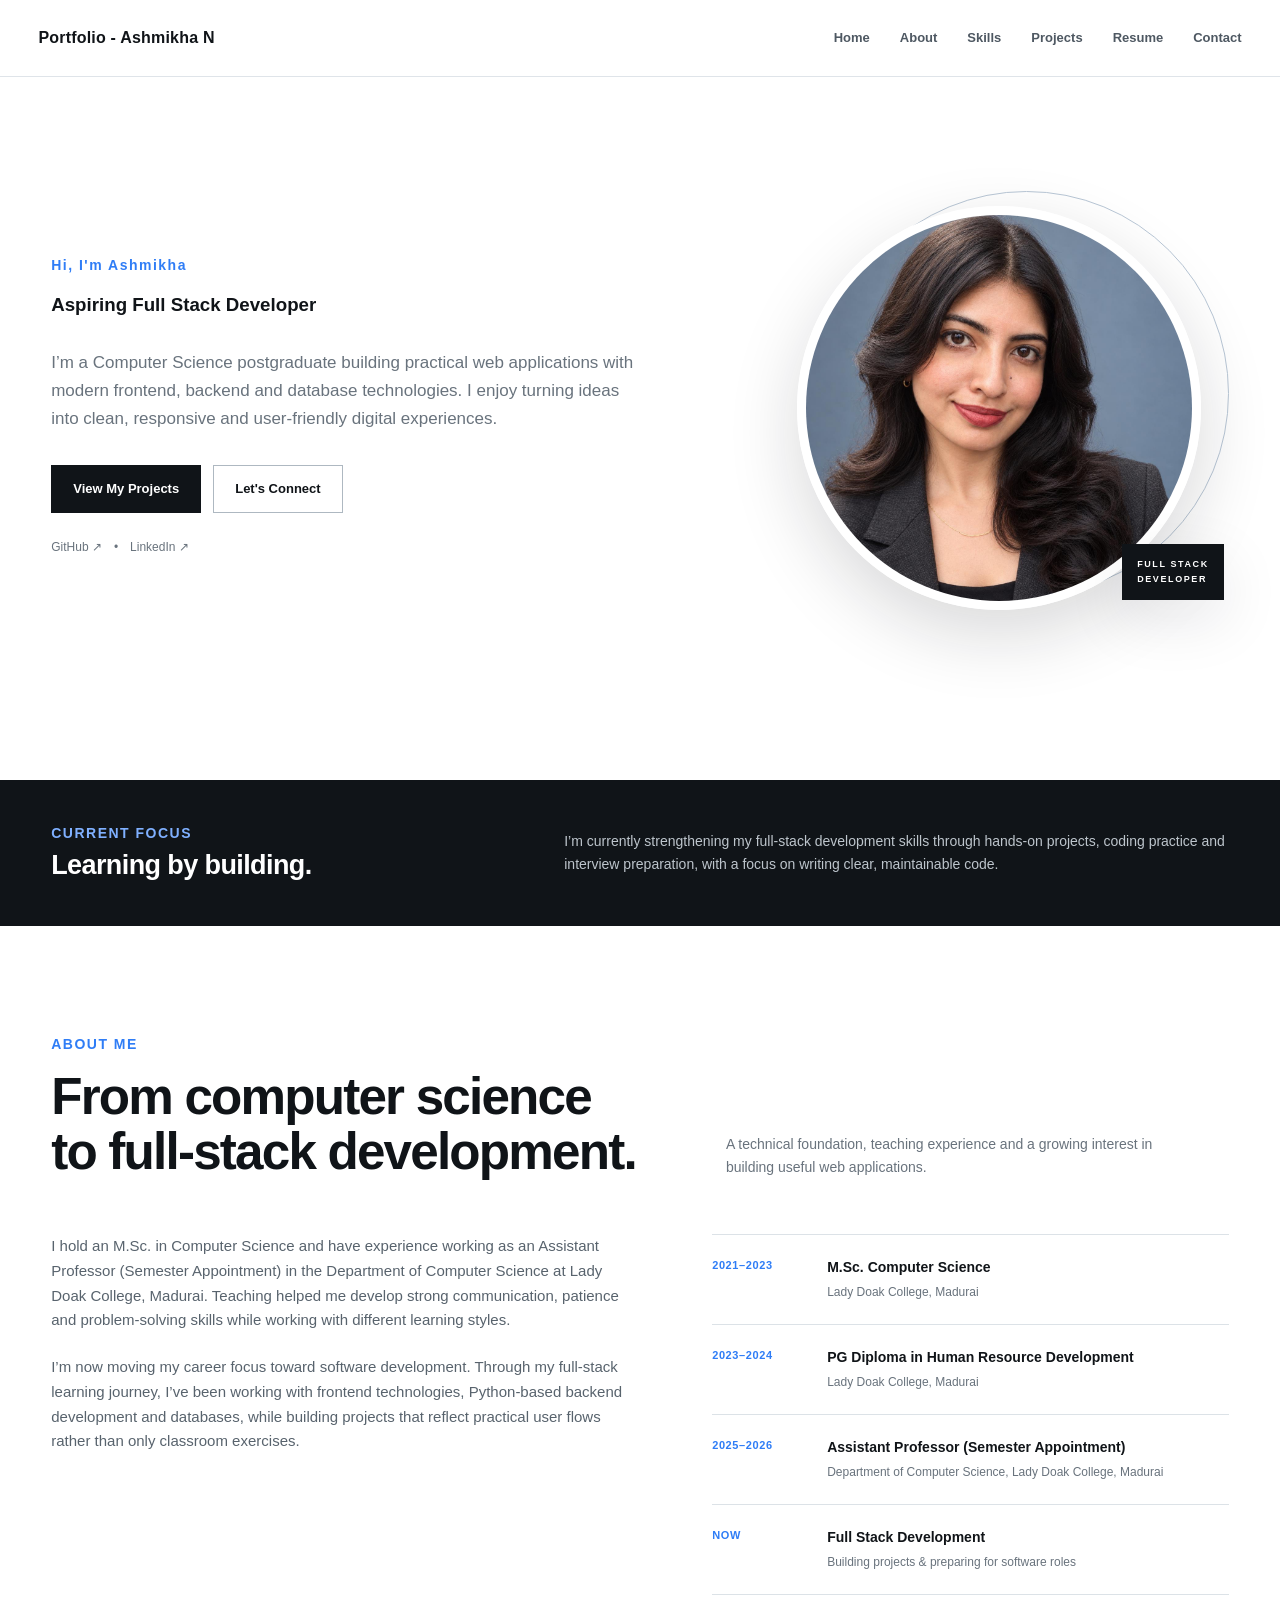
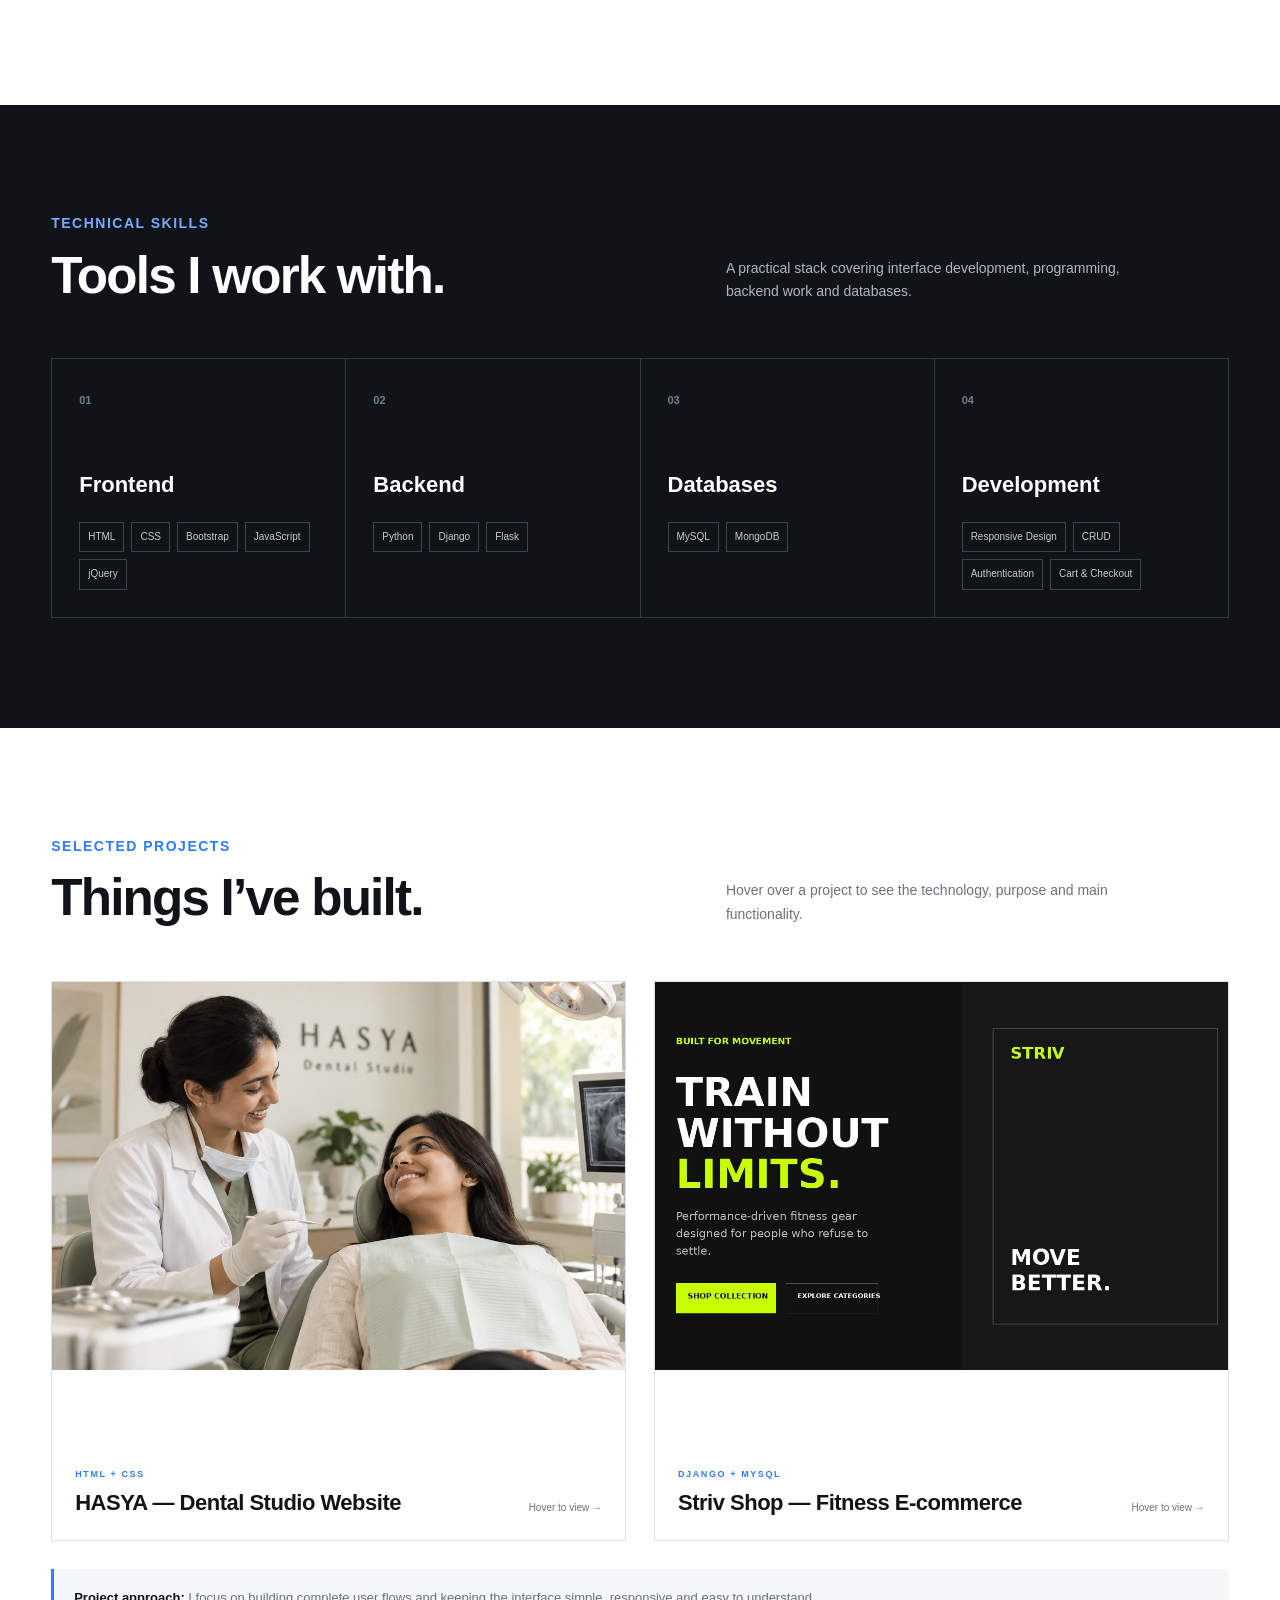
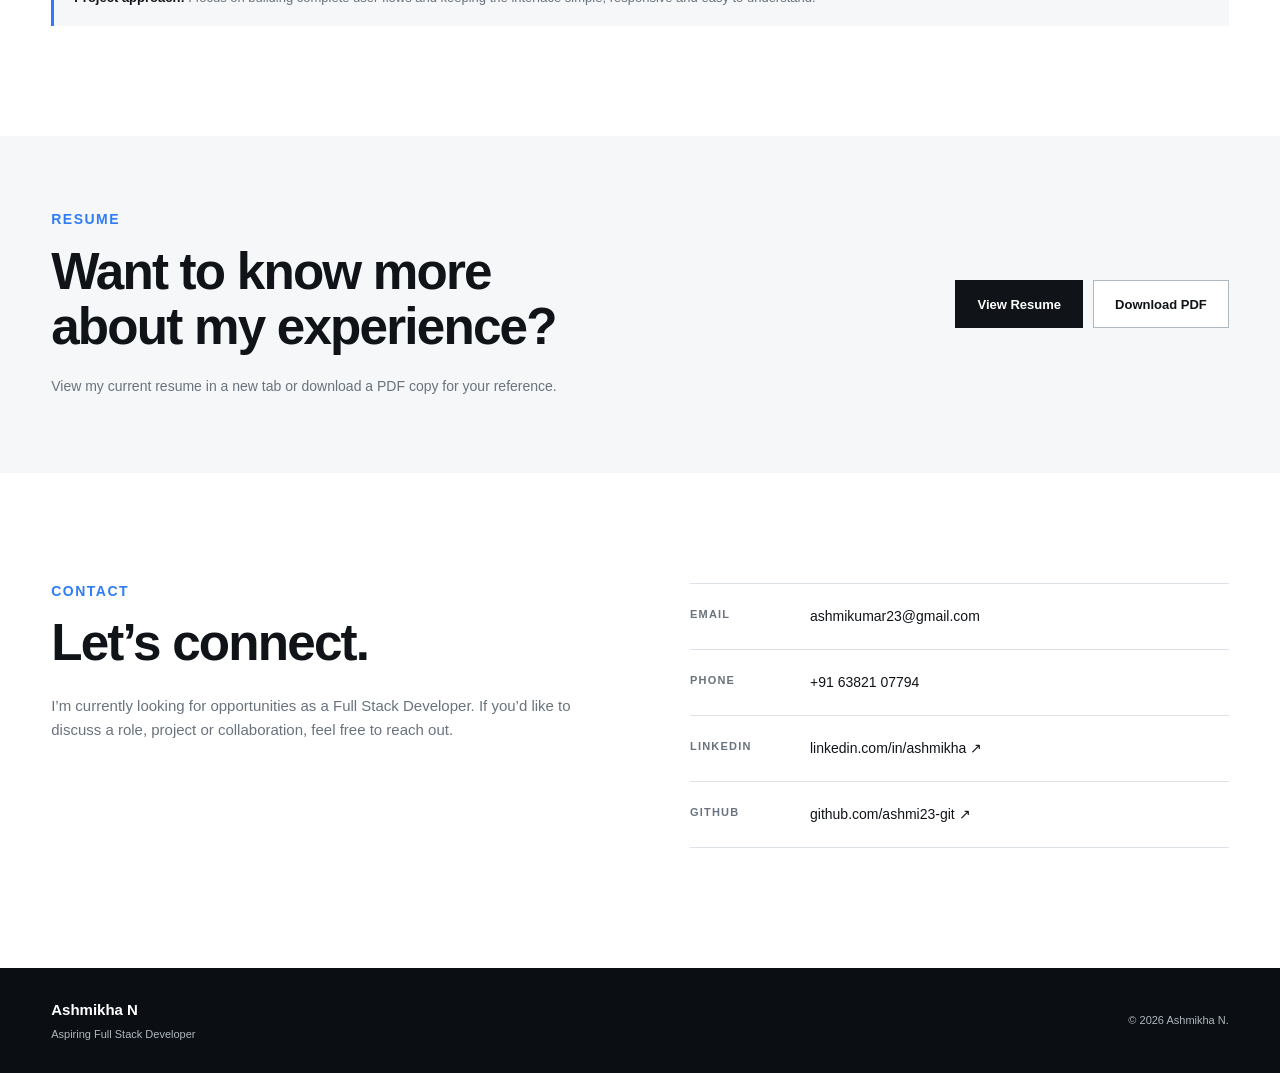
==== index.html @ 24fcec76 "Update index.html" ====
<!DOCTYPE html>
<html lang="en">
<head>
    <meta charset="UTF-8">
    <meta name="viewport" content="width=device-width, initial-scale=1.0">
    <meta name="description" content="Ashmikha N — Aspiring Full Stack Developer portfolio.">
    <title>Ashmikha N | Portfolio</title>
    <link rel="stylesheet" href="css/style.css">
</head>
<body>

<header class="site-header">
    <div class="nav-wrap">
        <a class="brand" href="#home" aria-label="Ashmikha home">
            <!--<span class="brand-mark">AN</span>!-->
            <span class="brand-name">Portfolio - Ashmikha N</span>
        </a>

        <button class="menu-toggle" type="button" aria-label="Open navigation" aria-expanded="false">
            <span></span><span></span><span></span>
        </button>

        <nav class="main-nav" aria-label="Primary navigation">
            <a href="#home">Home</a>
            <a href="#about">About</a>
            <a href="#skills">Skills</a>
            <a href="#projects">Projects</a>
            <a href="#resume">Resume</a>
            <a href="#contact">Contact</a>
        </nav>
    </div>
</header>

<main id="home">

    <section class="hero section-shell">
        <div class="hero-content">
            <!--<p class="eyebrow">HELLO, I'M ASHMIKHA N</p>!-->
            <h2 class="eyebrow">Hi, I'm Ashmikha<br></h2><h3><span>Aspiring Full Stack Developer</span></h3>
            <p class="hero-text">
                I’m a Computer Science postgraduate building practical web applications with
                modern frontend, backend and database technologies. I enjoy turning ideas into
                clean, responsive and user-friendly digital experiences.
            </p>

            <div class="hero-actions">
                <a class="btn btn-primary" href="#projects">View My Projects</a>
                <a class="btn btn-secondary" href="#contact">Let's Connect</a>
            </div>

            <div class="hero-links">
                <a href="https://github.com/ashmi23-git" target="_blank" rel="noopener">GitHub ↗</a>
                <span>•</span>
                <a href="https://www.linkedin.com/in/ashmikha" target="_blank" rel="noopener">LinkedIn ↗</a>
            </div>
        </div>

        <div class="hero-photo-wrap">
            <div class="photo-ring"></div>
            <img src="assets/ashmikha-profile.jpeg" class="profile-photo" alt="Ashmikha N">
            <div class="photo-caption">
                <span>FULL STACK</span>
                <span>DEVELOPER</span>
            </div>
        </div>
    </section>

    <section class="intro-strip">
        <div class="section-shell intro-grid">
            <div>
                <p class="eyebrow">CURRENT FOCUS</p>
                <h2>Learning by building.</h2>
            </div>
            <p>
                I’m currently strengthening my full-stack development skills through hands-on
                projects, coding practice and interview preparation, with a focus on writing
                clear, maintainable code.
            </p>
        </div>
    </section>

    <section id="about" class="section-shell section-block">
        <div class="section-heading">
            <div>
                <p class="eyebrow">ABOUT ME</p>
                <h2>From computer science<br>to full-stack development.</h2>
            </div>
            <p class="section-lead">
                A technical foundation, teaching experience and a growing interest in building
                useful web applications.
            </p>
        </div>

        <div class="about-grid">
            <div class="about-copy">
                <p>
                    I hold an M.Sc. in Computer Science and have experience working as an
                    Assistant Professor (Semester Appointment) in the Department of Computer Science at Lady Doak College,
                    Madurai. Teaching helped me develop strong communication, patience and
                    problem-solving skills while working with different learning styles.
                </p>
                <p>
                    I’m now moving my career focus toward software development. Through my
                    full-stack learning journey, I’ve been working with frontend technologies,
                    Python-based backend development and databases, while building projects that
                    reflect practical user flows rather than only classroom exercises.
                </p>
            </div>

            <div class="timeline">
                <div class="timeline-item">
                    <span>2021–2023</span>
                    <div><strong>M.Sc. Computer Science</strong><small>Lady Doak College, Madurai</small></div>
                </div>
                <div class="timeline-item">
                    <span>2023–2024</span>
                    <div><strong>PG Diploma in Human Resource Development</strong><small>Lady Doak College, Madurai</small></div>
                </div>
                <div class="timeline-item">
                    <span>2025–2026</span>
                    <div><strong>Assistant Professor (Semester Appointment)</strong><small>Department of Computer Science, Lady Doak College, Madurai</small></div>
                </div>
                <div class="timeline-item">
                    <span>NOW</span>
                    <div><strong>Full Stack Development</strong><small>Building projects & preparing for software roles</small></div>
                </div>
            </div>
        </div>
    </section>

    <section id="skills" class="dark-section">
        <div class="section-shell section-block">
            <div class="section-heading light-heading">
                <div>
                    <p class="eyebrow">TECHNICAL SKILLS</p>
                    <h2>Tools I work with.</h2>
                </div>
                <p class="section-lead">
                    A practical stack covering interface development, programming, backend work and databases.
                </p>
            </div>

            <div class="skills-grid">
                <div class="skill-card">
                    <span class="skill-number">01</span>
                    <h3>Frontend</h3>
                    <div class="skill-tags">
                        <span>HTML</span><span>CSS</span><span>Bootstrap</span><span>JavaScript</span><span>jQuery</span>
                    </div>
                </div>
                <div class="skill-card">
                    <span class="skill-number">02</span>
                    <h3>Backend</h3>
                    <div class="skill-tags">
                        <span>Python</span><span>Django</span><span>Flask</span>
                    </div>
                </div>
                <div class="skill-card">
                    <span class="skill-number">03</span>
                    <h3>Databases</h3>
                    <div class="skill-tags">
                        <span>MySQL</span><span>MongoDB</span>
                    </div>
                </div>
                <div class="skill-card">
                    <span class="skill-number">04</span>
                    <h3>Development</h3>
                    <div class="skill-tags">
                        <span>Responsive Design</span><span>CRUD</span><span>Authentication</span><span>Cart & Checkout</span>
                    </div>
                </div>
            </div>
        </div>
    </section>

    <section id="projects" class="section-shell section-block">
        <div class="section-heading">
            <div>
                <p class="eyebrow">SELECTED PROJECTS</p>
                <h2>Things I’ve built.</h2>
            </div>
            <p class="section-lead">
                Hover over a project to see the technology, purpose and main functionality.
            </p>
        </div>

        <div class="projects-grid">

            <article class="project-card">
                <div class="project-inner">
                    <div class="project-front">
                        <div class="project-image">
                            <img src="assets/hasya-thumbnail.jpg" alt="HASYA Dental Studio project preview">
                        </div>
                        <div class="project-front-info">
                            <div>
                                <span class="project-type">HTML + CSS</span>
                                <h3>HASYA — Dental Studio Website</h3>
                            </div>
                            <span class="flip-hint">Hover to view →</span>
                        </div>
                    </div>

                    <div class="project-back">
                        <span class="project-type">RESPONSIVE MULTI-PAGE WEBSITE</span>
                        <h3>HASYA — Dental Studio Website</h3>
                        <p>
                            A polished multi-page dental studio website created with semantic HTML
                            and CSS. The project focuses on a calm visual system, fixed navigation,
                            responsive layouts and realistic content across the home, treatments,
                            dentists, patient guide, appointment, journal and contact pages.
                        </p>
                        <div class="project-tech">
                            <span>HTML</span><span>CSS</span><span>Responsive Design</span>
                        </div>
                    </div>
                </div>
            </article>

            <article class="project-card">
                <div class="project-inner">
                    <div class="project-front">
                        <div class="project-image striv-preview">
                            <img src="assets/striv-thumbnail.jpg" alt="Striv Shop project preview">
                        </div>
                        <div class="project-front-info">
                            <div>
                                <span class="project-type">DJANGO + MYSQL</span>
                                <h3>Striv Shop — Fitness E-commerce</h3>
                            </div>
                            <span class="flip-hint">Hover to view →</span>
                        </div>
                    </div>

                    <div class="project-back">
                        <span class="project-type">FULL-STACK WEB APPLICATION</span>
                        <h3>Striv Shop — Fitness E-commerce</h3>
                        <p>
                            A Django-based fitness shopping application with product and category
                            browsing, user registration and login, session-based cart management,
                            checkout, order creation and order history. The project combines
                            server-side logic with a responsive frontend and MySQL database.
                        </p>
                        <div class="project-tech">
                            <span>Python</span><span>Django</span><span>MySQL</span><span>HTML</span><span>CSS</span><span>JavaScript</span>
                        </div>
                    </div>
                </div>
            </article>

        </div>

        <div class="project-note">
            <strong>Project approach:</strong> I focus on building complete user flows and keeping the interface simple,
            responsive and easy to understand.
        </div>
    </section>

    <section id="resume" class="resume-section">
        <div class="section-shell resume-box">
            <div>
                <p class="eyebrow">RESUME</p>
                <h2>Want to know more<br>about my experience?</h2>
                <p>
                    View my current resume in a new tab or download a PDF copy for your reference.
                </p>
            </div>
            <div class="resume-actions">
                <a class="btn btn-primary" href="assets/resume.pdf" target="_blank" rel="noopener">View Resume</a>
                <a class="btn btn-secondary" href="assets/resume.pdf" download="Ashmikha_N_Resume.pdf">Download PDF</a>
            </div>
        </div>
    </section>

    <section id="contact" class="section-shell section-block contact-section">
        <div class="contact-grid">
            <div>
                <p class="eyebrow">CONTACT</p>
                <h2>Let’s connect.</h2>
                <p class="contact-intro">
                    I’m currently looking for opportunities as a Full Stack Developer.
                    If you’d like to discuss a role, project or collaboration, feel free to reach out.
                </p>
            </div>

            <div class="contact-list">
                <a href="mailto:ashmikumar23@gmail.com">
                    <span>Email</span>
                    ashmikumar23@gmail.com
                </a>
                <a href="tel:+916382107794">
                    <span>Phone</span>
                    +91 63821 07794
                </a>
                <a href="https://www.linkedin.com/in/ashmikha" target="_blank" rel="noopener">
                    <span>LinkedIn</span>
                    linkedin.com/in/ashmikha ↗
                </a>
                <a href="https://github.com/ashmi23-git" target="_blank" rel="noopener">
                    <span>GitHub</span>
                    github.com/ashmi23-git ↗
                </a>
            </div>
        </div>
    </section>

</main>

<footer class="site-footer">
    <div class="section-shell footer-inner">
        <div>
            <div class="footer-brand">Ashmikha N</div>
            <p>Aspiring Full Stack Developer</p>
        </div>
        <p>© 2026 Ashmikha N.</p>
    </div>
</footer>

<script src="js/script.js"></script>
</body>
</html>
---- css/style.css ----
:root {
    --ink: #101418;
    --ink-soft: #1a2026;
    --white: #ffffff;
    --paper: #f5f7f8;
    --muted: #69737d;
    --line: #dce2e7;
    --accent: #2f7df6;
    --accent-soft: #e9f1ff;
    --dark-line: #303941;
    --max: 1180px;
    --shadow: 0 20px 60px rgba(15, 23, 42, 0.10);
}

* {
    margin: 0;
    padding: 0;
    box-sizing: border-box;
}

html {
    scroll-behavior: smooth;
    scroll-padding-top: 88px;
}

body {
    font-family: Inter, "Segoe UI", Roboto, Helvetica, Arial, sans-serif;
    color: var(--ink);
    background: var(--white);
    line-height: 1.65;
}

img {
    display: block;
    max-width: 100%;
}

a {
    color: inherit;
    text-decoration: none;
}

button {
    font: inherit;
}

.section-shell {
    width: min(92%, var(--max));
    margin: 0 auto;
}

.section-block {
    padding: 110px 0;
}

.site-header {
    position: fixed;
    top: 0;
    left: 0;
    width: 100%;
    z-index: 1000;
    background: rgba(255,255,255,0.94);
    backdrop-filter: blur(14px);
    border-bottom: 1px solid rgba(220,226,231,0.9);
}

.nav-wrap {
    width: min(94%, 1240px);
    min-height: 76px;
    margin: 0 auto;
    display: flex;
    align-items: center;
    justify-content: space-between;
    gap: 28px;
}

.brand {
    display: flex;
    align-items: center;
    gap: 11px;
    flex-shrink: 0;
}

/* .brand-mark {
    width: 38px;
    height: 38px;
    border: 1px solid var(--ink);
    display: grid;
    place-items: center;
    font-size: 11px;
    font-weight: 800;
    letter-spacing: 1px;
} */

.brand-name {
    font-size: 16px;
    font-weight: 700;
    letter-spacing: .2px;
}

.main-nav {
    display: flex;
    align-items: center;
    gap: 30px;
}

.main-nav a {
    position: relative;
    font-size: 13px;
    font-weight: 600;
    color: #4e5862;
    transition: color .25s ease;
}

.main-nav a::after {
    content: "";
    position: absolute;
    left: 0;
    bottom: -8px;
    width: 0;
    height: 2px;
    background: var(--accent);
    transition: width .25s ease;
}

.main-nav a:hover {
    color: var(--ink);
}

.main-nav a:hover::after {
    width: 100%;
}

.menu-toggle {
    display: none;
    width: 42px;
    height: 42px;
    border: 1px solid var(--line);
    background: var(--white);
    cursor: pointer;
}

.menu-toggle span {
    display: block;
    width: 19px;
    height: 2px;
    margin: 4px auto;
    background: var(--ink);
}

.hero {
    min-height: 780px;
    padding-top: 135px;
    padding-bottom: 100px;
    display: grid;
    grid-template-columns: 1.08fr .92fr;
    align-items: center;
    gap: 80px;
}

.hero-content {
    max-width: 700px;
}

.eyebrow {
    margin-bottom: 16px;
    font-size: 14px;
    line-height: 1.2;
    font-weight: 800;
    letter-spacing: 1.5px;
    color: var(--accent);
}

.hero h1 {
    max-width: 720px;
    font-size: clamp(42px, 5.4vw, 76px);
    line-height: 1.04;
    letter-spacing: -2.8px;
    font-weight: 800;
}

.hero h1 span {
    color: #52606d;
}

.hero-text {
    max-width: 610px;
    margin-top: 28px;
    color: var(--muted);
    font-size: 17px;
}

.hero-actions {
    display: flex;
    gap: 12px;
    flex-wrap: wrap;
    margin-top: 32px;
}

.btn {
    min-height: 48px;
    padding: 0 21px;
    display: inline-flex;
    align-items: center;
    justify-content: center;
    border: 1px solid transparent;
    font-size: 13px;
    font-weight: 700;
    transition: transform .2s ease, background .2s ease, color .2s ease, border .2s ease;
}

.btn:hover {
    transform: translateY(-2px);
}

.btn-primary {
    background: var(--ink);
    color: var(--white);
}

.btn-primary:hover {
    background: #29313a;
}

.btn-secondary {
    border-color: #aeb8c1;
    color: var(--ink);
    background: var(--white);
}

.btn-secondary:hover {
    border-color: var(--ink);
}

.hero-links {
    display: flex;
    align-items: center;
    gap: 12px;
    margin-top: 25px;
    font-size: 12px;
    color: var(--muted);
}

.hero-links a:hover {
    color: var(--accent);
}

.hero-photo-wrap {
    width: min(100%, 460px);
    justify-self: end;
    position: relative;
    padding: 28px;
}

.profile-photo {
    position: relative;
    z-index: 2;
    width: 100%;
    aspect-ratio: 1;
    object-fit: cover;
    object-position: center;
    border-radius: 50%;
    border: 9px solid var(--white);
    box-shadow: 0 25px 70px rgba(16, 20, 24, .16);
}

.photo-ring {
    position: absolute;
    width: 88%;
    height: 88%;
    right: 0;
    top: 3%;
    border: 1px solid #b9c7d6;
    border-radius: 50%;
}

.photo-caption {
    position: absolute;
    z-index: 3;
    right: 5px;
    bottom: 38px;
    display: flex;
    flex-direction: column;
    padding: 13px 15px;
    background: var(--ink);
    color: var(--white);
    font-size: 9px;
    font-weight: 800;
    letter-spacing: 1.6px;
    box-shadow: var(--shadow);
}

.intro-strip {
    background: var(--ink);
    color: var(--white);
}

.intro-grid {
    padding: 45px 0;
    display: grid;
    grid-template-columns: .8fr 1.2fr;
    gap: 70px;
    align-items: center;
}

.intro-grid .eyebrow {
    color: #7fb0ff;
    margin-bottom: 8px;
}

.intro-grid h2 {
    font-size: 27px;
    line-height: 1.15;
    letter-spacing: -.6px;
}

.intro-grid > p {
    color: #bdc5cc;
    max-width: 700px;
    font-size: 14px;
}

.section-heading {
    display: grid;
    grid-template-columns: 1.1fr .9fr;
    gap: 60px;
    align-items: end;
    margin-bottom: 55px;
}

.section-heading h2,
.resume-box h2,
.contact-grid h2 {
    font-size: clamp(34px, 4vw, 54px);
    line-height: 1.08;
    letter-spacing: -1.8px;
    font-weight: 800;
}

.section-lead {
    color: var(--muted);
    max-width: 430px;
    font-size: 14px;
}

.about-grid {
    display: grid;
    grid-template-columns: 1.05fr .95fr;
    gap: 90px;
}

.about-copy {
    max-width: 640px;
}

.about-copy p {
    color: #58636d;
    font-size: 15px;
    margin-bottom: 22px;
}

.timeline {
    border-top: 1px solid var(--line);
}

.timeline-item {
    display: grid;
    grid-template-columns: 90px 1fr;
    gap: 25px;
    padding: 21px 0;
    border-bottom: 1px solid var(--line);
}

.timeline-item > span {
    font-size: 11px;
    font-weight: 800;
    color: var(--accent);
    letter-spacing: .6px;
}

.timeline-item strong {
    display: block;
    font-size: 14px;
}

.timeline-item small {
    display: block;
    margin-top: 4px;
    color: var(--muted);
    font-size: 12px;
}

.dark-section {
    background: var(--ink);
    color: var(--white);
}

.light-heading .eyebrow {
    color: #79aaff;
}

.light-heading .section-lead {
    color: #aeb8c1;
}

.skills-grid {
    display: grid;
    grid-template-columns: repeat(4, 1fr);
    border-top: 1px solid var(--dark-line);
    border-left: 1px solid var(--dark-line);
}

.skill-card {
    min-height: 255px;
    padding: 27px;
    border-right: 1px solid var(--dark-line);
    border-bottom: 1px solid var(--dark-line);
    transition: background .25s ease, transform .25s ease;
}

.skill-card:hover {
    background: #161d24;
    transform: translateY(-3px);
}

.skill-number {
    color: #71808c;
    font-size: 11px;
    font-weight: 800;
}

.skill-card h3 {
    margin-top: 55px;
    margin-bottom: 18px;
    font-size: 22px;
}

.skill-tags {
    display: flex;
    flex-wrap: wrap;
    gap: 7px;
}

.skill-tags span,
.project-tech span {
    border: 1px solid #3b4650;
    padding: 6px 8px;
    font-size: 10px;
    color: #c5cdd4;
}

.projects-grid {
    display: grid;
    grid-template-columns: repeat(2, minmax(0, 1fr));
    gap: 28px;
}

.project-card {
    height: 560px;
    perspective: 1300px;
}

.project-inner {
    position: relative;
    width: 100%;
    height: 100%;
    transition: transform .75s cubic-bezier(.2,.7,.2,1);
    transform-style: preserve-3d;
}

.project-card:hover .project-inner {
    transform: rotateY(180deg);
}

.project-front,
.project-back {
    position: absolute;
    inset: 0;
    overflow: hidden;
    backface-visibility: hidden;
    border: 1px solid var(--line);
    background: var(--white);
}

.project-front {
    display: flex;
    flex-direction: column;
}

.project-image {
    height: 390px;
    overflow: hidden;
    background: #111;
}

.project-image img {
    width: 100%;
    height: 100%;
    object-fit: cover;
    transition: transform .4s ease;
}

.project-card:hover .project-image img {
    transform: scale(1.02);
}

.project-front-info {
    min-height: 170px;
    padding: 23px;
    display: flex;
    justify-content: space-between;
    gap: 20px;
    align-items: end;
}

.project-type {
    display: inline-block;
    margin-bottom: 8px;
    font-size: 9px;
    font-weight: 800;
    letter-spacing: 1.6px;
    color: var(--accent);
}

.project-front h3,
.project-back h3 {
    font-size: 22px;
    line-height: 1.2;
    letter-spacing: -.5px;
}

.flip-hint {
    flex-shrink: 0;
    font-size: 10px;
    color: var(--muted);
    white-space: nowrap;
}

.project-back {
    padding: 38px;
    transform: rotateY(180deg);
    display: flex;
    flex-direction: column;
    justify-content: center;
    background: #10161c;
    color: var(--white);
    border-color: #29343e;
}

.project-back .project-type {
    color: #7eaeff;
}

.project-back h3 {
    font-size: 29px;
    margin-bottom: 20px;
}

.project-back p {
    color: #b7c0c8;
    font-size: 14px;
    line-height: 1.8;
}

.project-tech {
    display: flex;
    flex-wrap: wrap;
    gap: 7px;
    margin-top: 27px;
}

.project-note {
    margin-top: 28px;
    padding: 18px 20px;
    background: var(--paper);
    border-left: 3px solid var(--accent);
    color: #66717b;
    font-size: 13px;
}

.project-note strong {
    color: var(--ink);
}

.resume-section {
    background: var(--paper);
}

.resume-box {
    padding: 75px 0;
    display: grid;
    grid-template-columns: 1fr auto;
    gap: 50px;
    align-items: center;
}

.resume-box p:not(.eyebrow) {
    max-width: 590px;
    margin-top: 20px;
    color: var(--muted);
    font-size: 14px;
}

.resume-actions {
    display: flex;
    flex-wrap: wrap;
    gap: 10px;
    justify-content: flex-end;
}

.contact-section {
    padding-bottom: 120px;
}

.contact-grid {
    display: grid;
    grid-template-columns: 1fr 1fr;
    gap: 100px;
}

.contact-intro {
    max-width: 520px;
    margin-top: 23px;
    color: var(--muted);
    font-size: 15px;
}

.contact-list {
    border-top: 1px solid var(--line);
}

.contact-list a {
    display: grid;
    grid-template-columns: 100px 1fr;
    gap: 20px;
    padding: 21px 0;
    border-bottom: 1px solid var(--line);
    font-size: 14px;
    transition: padding-left .2s ease;
}

.contact-list a:hover {
    padding-left: 8px;
}

.contact-list span {
    color: var(--muted);
    font-size: 11px;
    font-weight: 800;
    text-transform: uppercase;
    letter-spacing: 1.2px;
}

.site-footer {
    background: #0b0f13;
    color: #aeb7bf;
}

.footer-inner {
    min-height: 105px;
    display: flex;
    align-items: center;
    justify-content: space-between;
    gap: 30px;
}

.footer-brand {
    color: var(--white);
    font-size: 15px;
    font-weight: 700;
}

.footer-inner p {
    font-size: 11px;
}

.footer-brand + p {
    margin-top: 3px;
}

/* Responsive */
@media (max-width: 950px) {
    .main-nav {
        gap: 18px;
    }

    .hero {
        grid-template-columns: 1fr;
        gap: 50px;
        min-height: auto;
        padding-top: 125px;
    }

    .hero-photo-wrap {
        justify-self: center;
        width: min(82vw, 440px);
    }

    .section-heading,
    .about-grid,
    .contact-grid {
        grid-template-columns: 1fr;
        gap: 30px;
    }

    .skills-grid {
        grid-template-columns: repeat(2, 1fr);
    }

    .resume-box {
        grid-template-columns: 1fr;
    }

    .resume-actions {
        justify-content: flex-start;
    }
}

@media (max-width: 760px) {
    .nav-wrap {
        min-height: 68px;
    }

    .menu-toggle {
        display: block;
    }

    .main-nav {
        display: none;
        position: absolute;
        top: 68px;
        left: 0;
        width: 100%;
        padding: 20px 5%;
        background: rgba(255,255,255,.98);
        border-bottom: 1px solid var(--line);
        flex-direction: column;
        align-items: flex-start;
        gap: 16px;
    }

    .main-nav.open {
        display: flex;
    }

    .intro-grid {
        grid-template-columns: 1fr;
        gap: 15px;
    }

    .projects-grid {
        grid-template-columns: 1fr;
    }

    .project-card {
        height: 520px;
    }

    .project-image {
        height: 350px;
    }

    .project-front-info {
        min-height: 170px;
    }

    .footer-inner {
        padding: 25px 0;
        flex-direction: column;
        align-items: flex-start;
        justify-content: center;
    }
}

@media (max-width: 520px) {
    .section-block {
        padding: 80px 0;
    }

    .hero {
        padding-top: 110px;
        padding-bottom: 75px;
    }

    .hero h1 {
        letter-spacing: -1.8px;
    }

    .hero-text {
        font-size: 15px;
    }

    .hero-photo-wrap {
        width: 90vw;
        padding: 18px;
    }

    .photo-caption {
        right: -3px;
        bottom: 23px;
    }

    .skills-grid {
        grid-template-columns: 1fr;
    }

    .skill-card {
        min-height: 210px;
    }

    .skill-card h3 {
        margin-top: 35px;
    }

    .project-card {
        height: 500px;
    }

    .project-image {
        height: 320px;
    }

    .project-front-info {
        padding: 18px;
        min-height: 180px;
        align-items: flex-start;
        flex-direction: column;
    }

    .project-back {
        padding: 27px;
    }

    .project-back h3 {
        font-size: 25px;
    }

    .contact-list a {
        grid-template-columns: 1fr;
        gap: 4px;
    }

    .resume-actions {
        flex-direction: column;
        align-items: stretch;
    }

    .resume-actions .btn {
        width: 100%;
    }
}
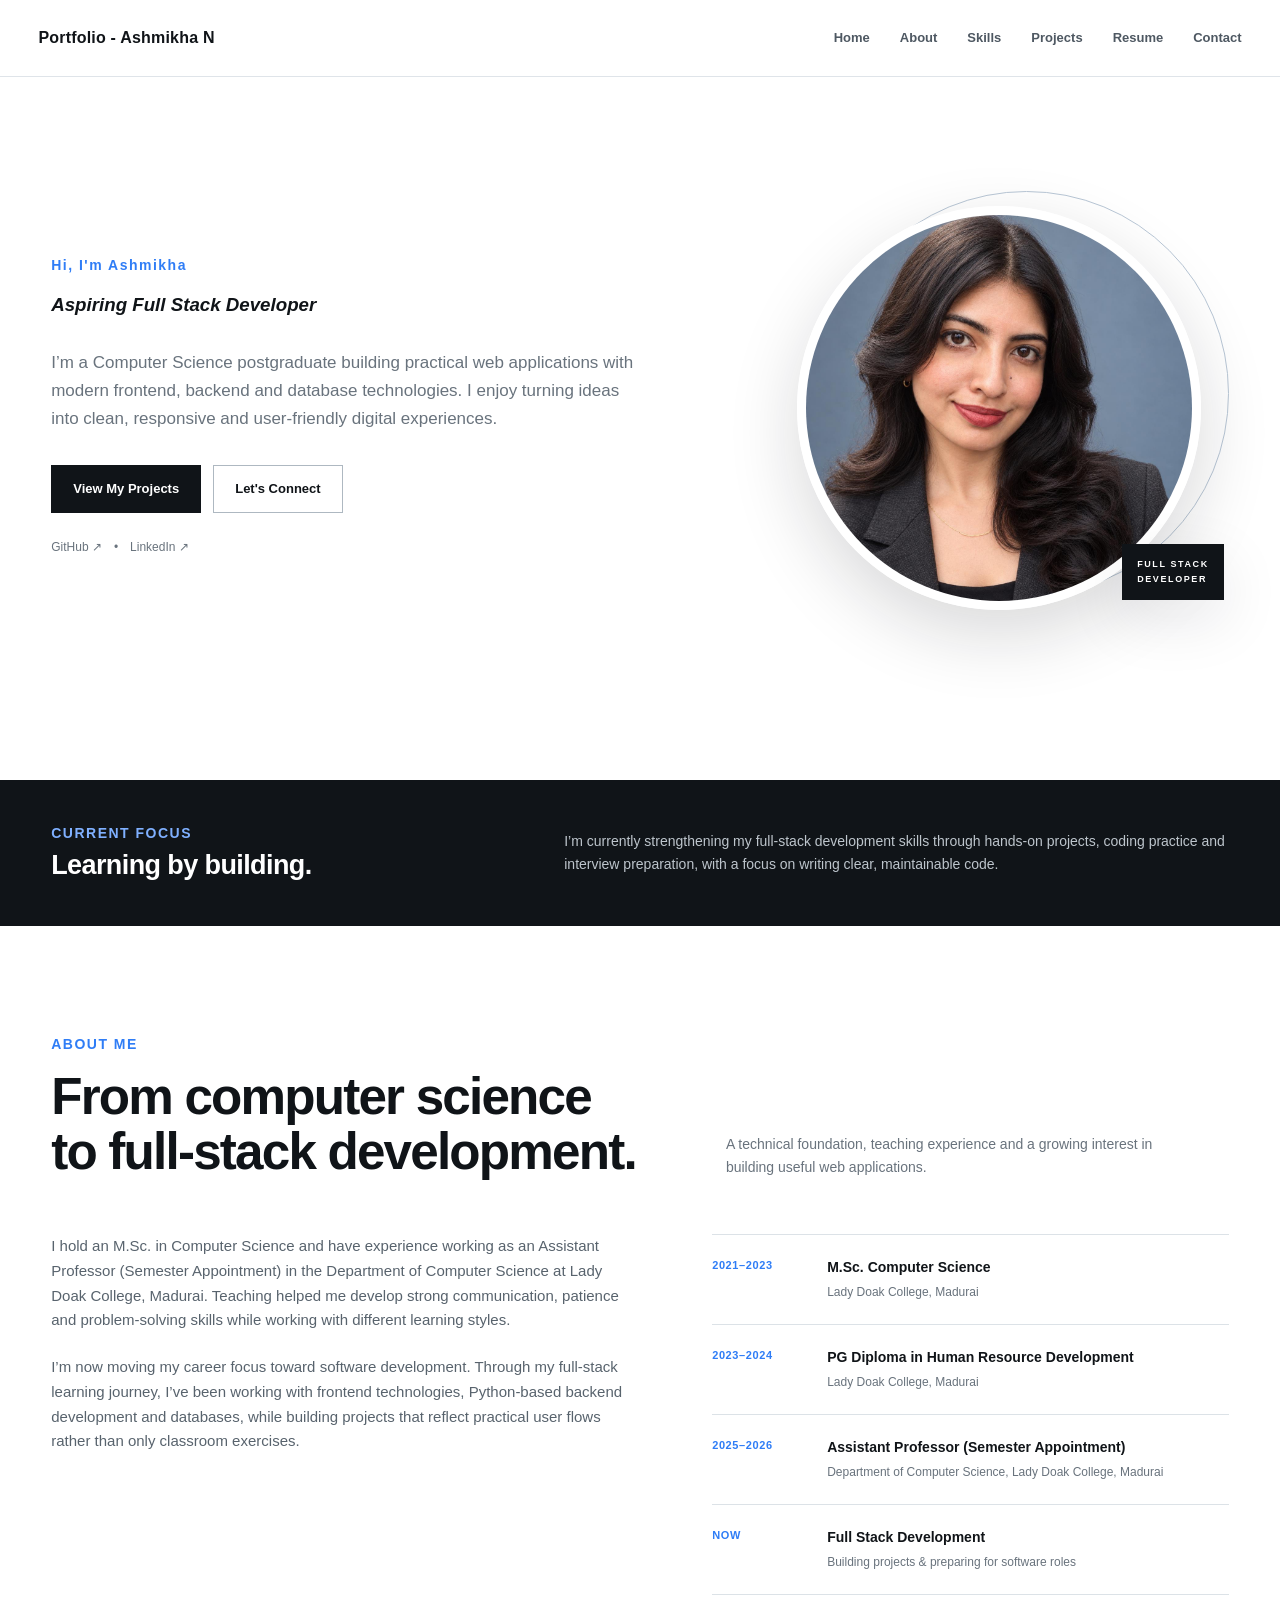
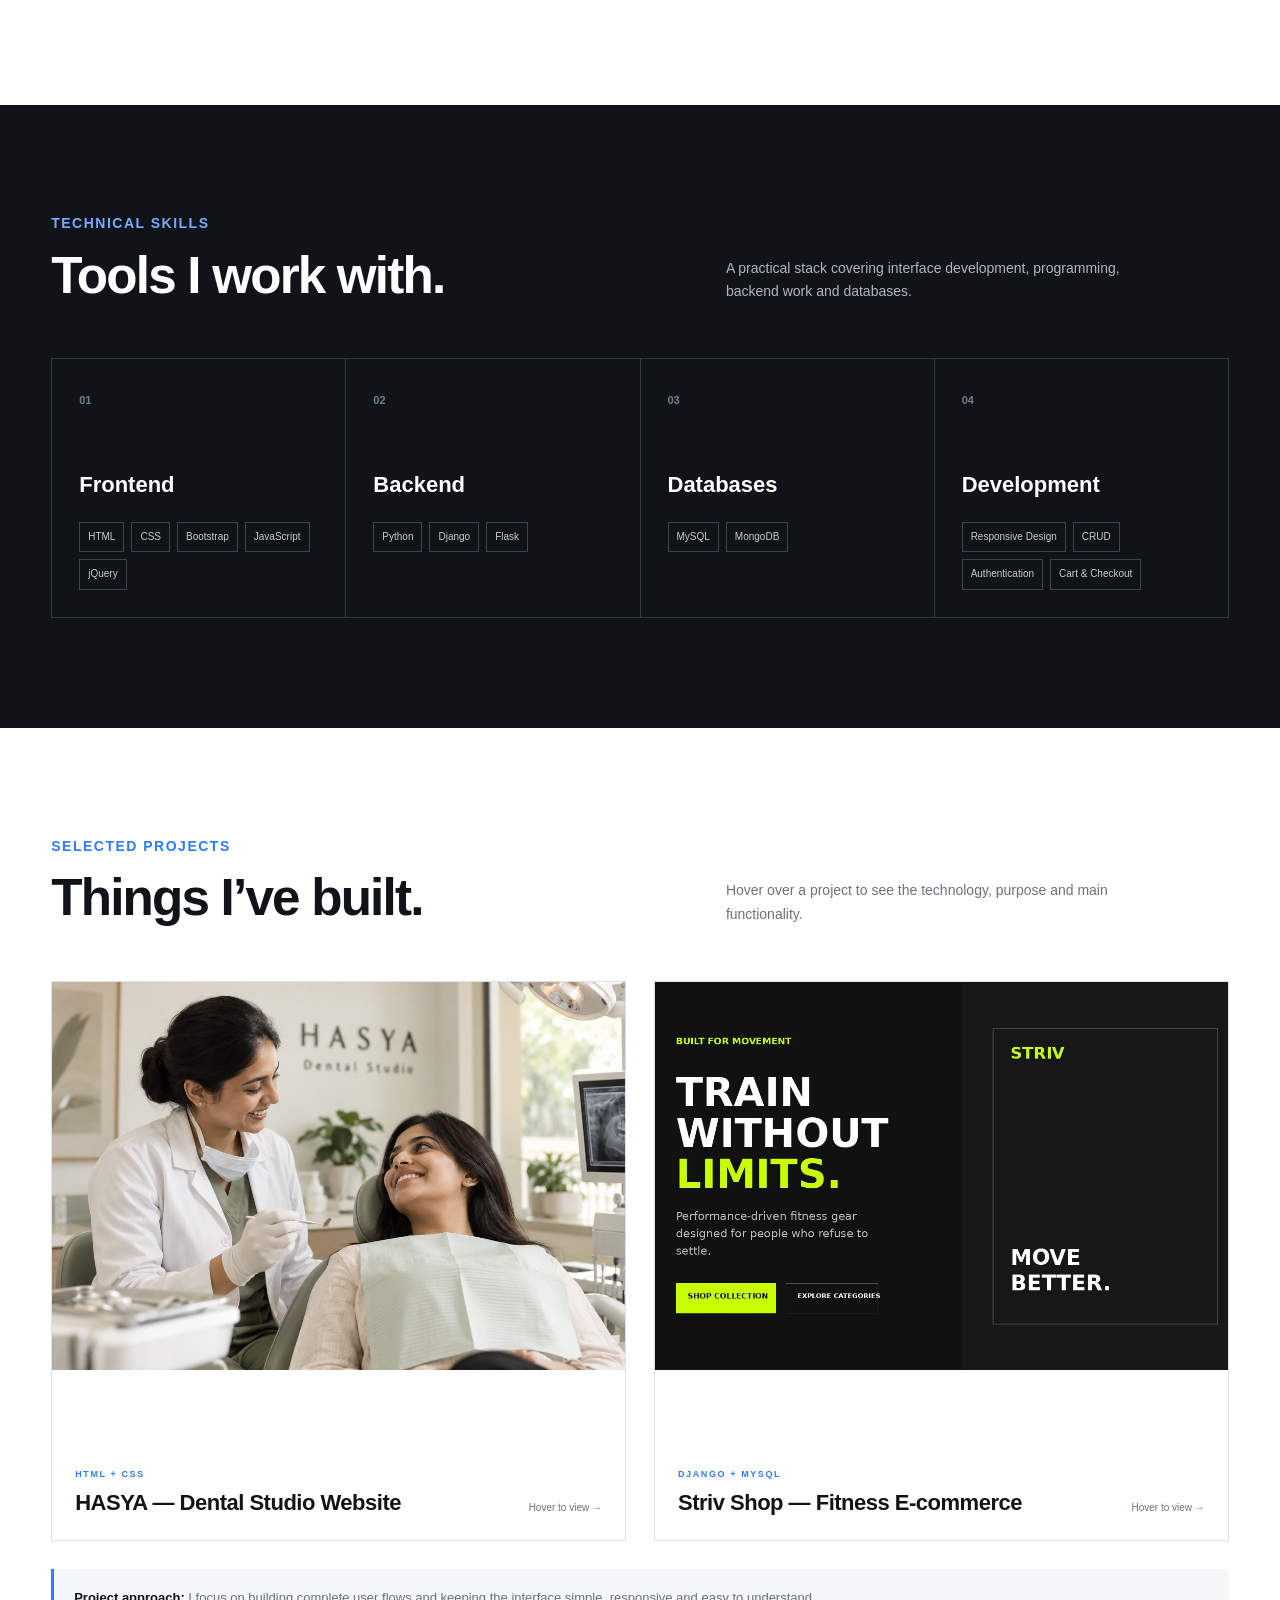
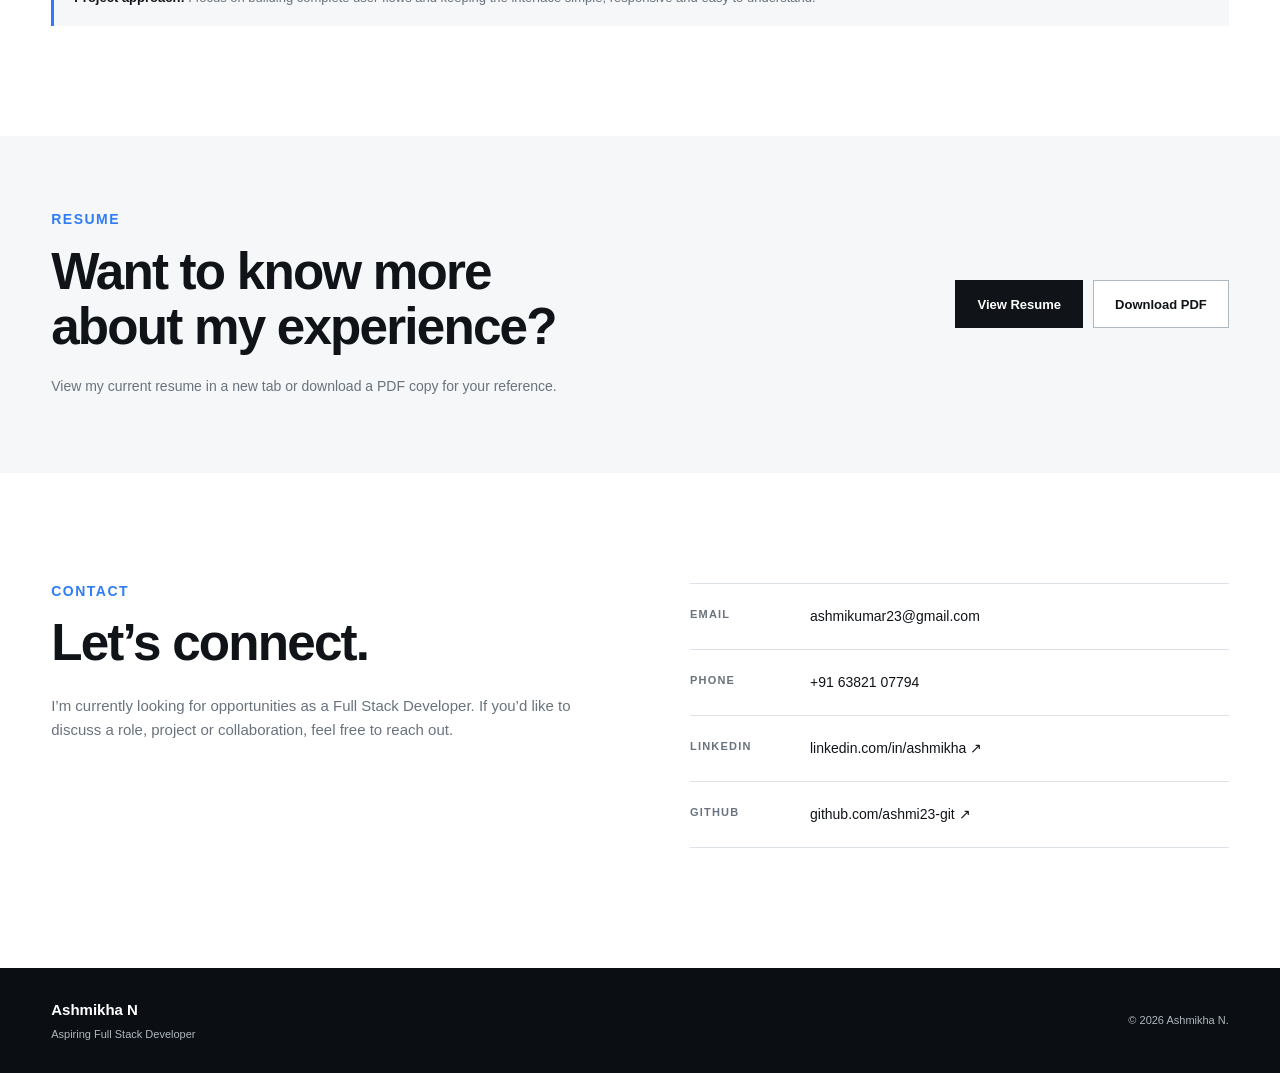
==== commit 485073a6: "Update index.html" ====
--- a/index.html
+++ b/index.html
@@ -36,7 +36,7 @@
     <section class="hero section-shell">
         <div class="hero-content">
             <!--<p class="eyebrow">HELLO, I'M ASHMIKHA N</p>!-->
-            <h2 class="eyebrow">Hi, I'm Ashmikha<br></h2><h3><span>Aspiring Full Stack Developer</span></h3>
+            <h2 class="eyebrow">Hi, I'm Ashmikha<br></h2><h3><i><span>Aspiring Full Stack Developer</span></i></h3>
             <p class="hero-text">
                 I’m a Computer Science postgraduate building practical web applications with
                 modern frontend, backend and database technologies. I enjoy turning ideas into
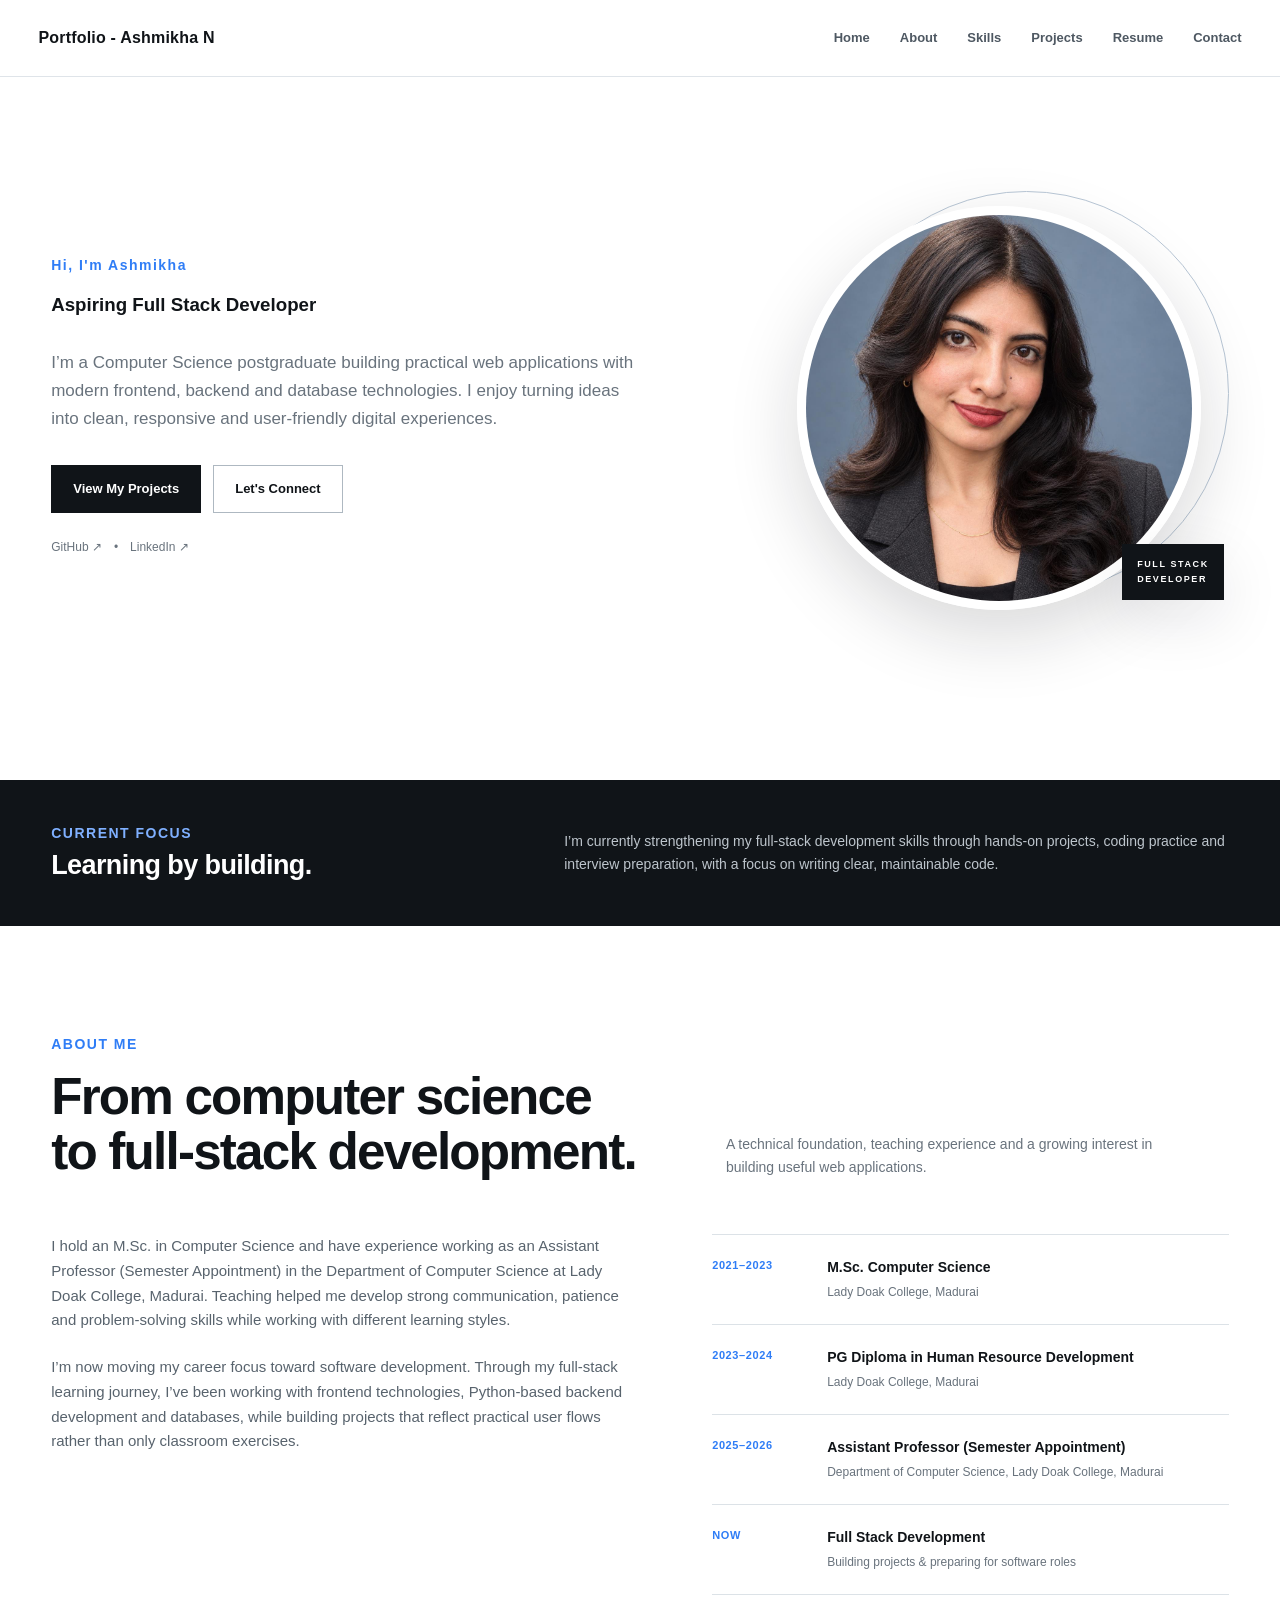
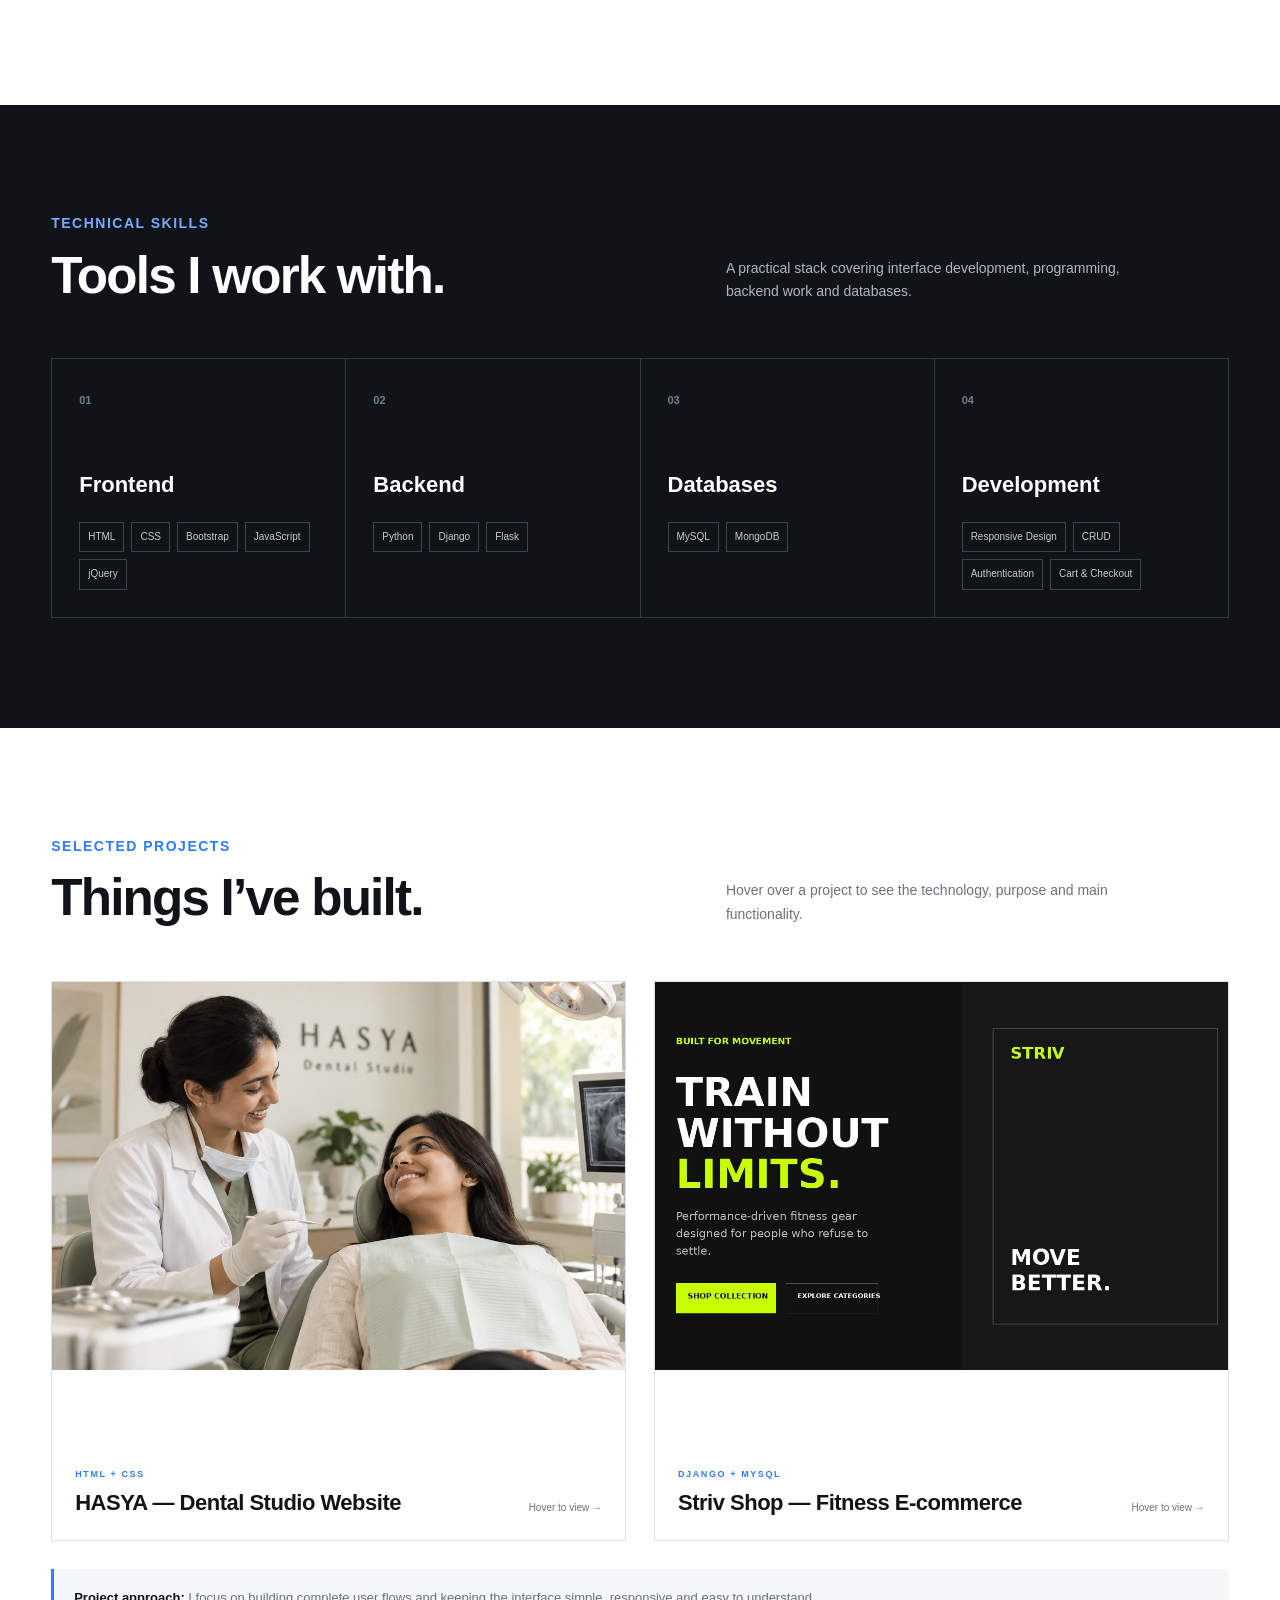
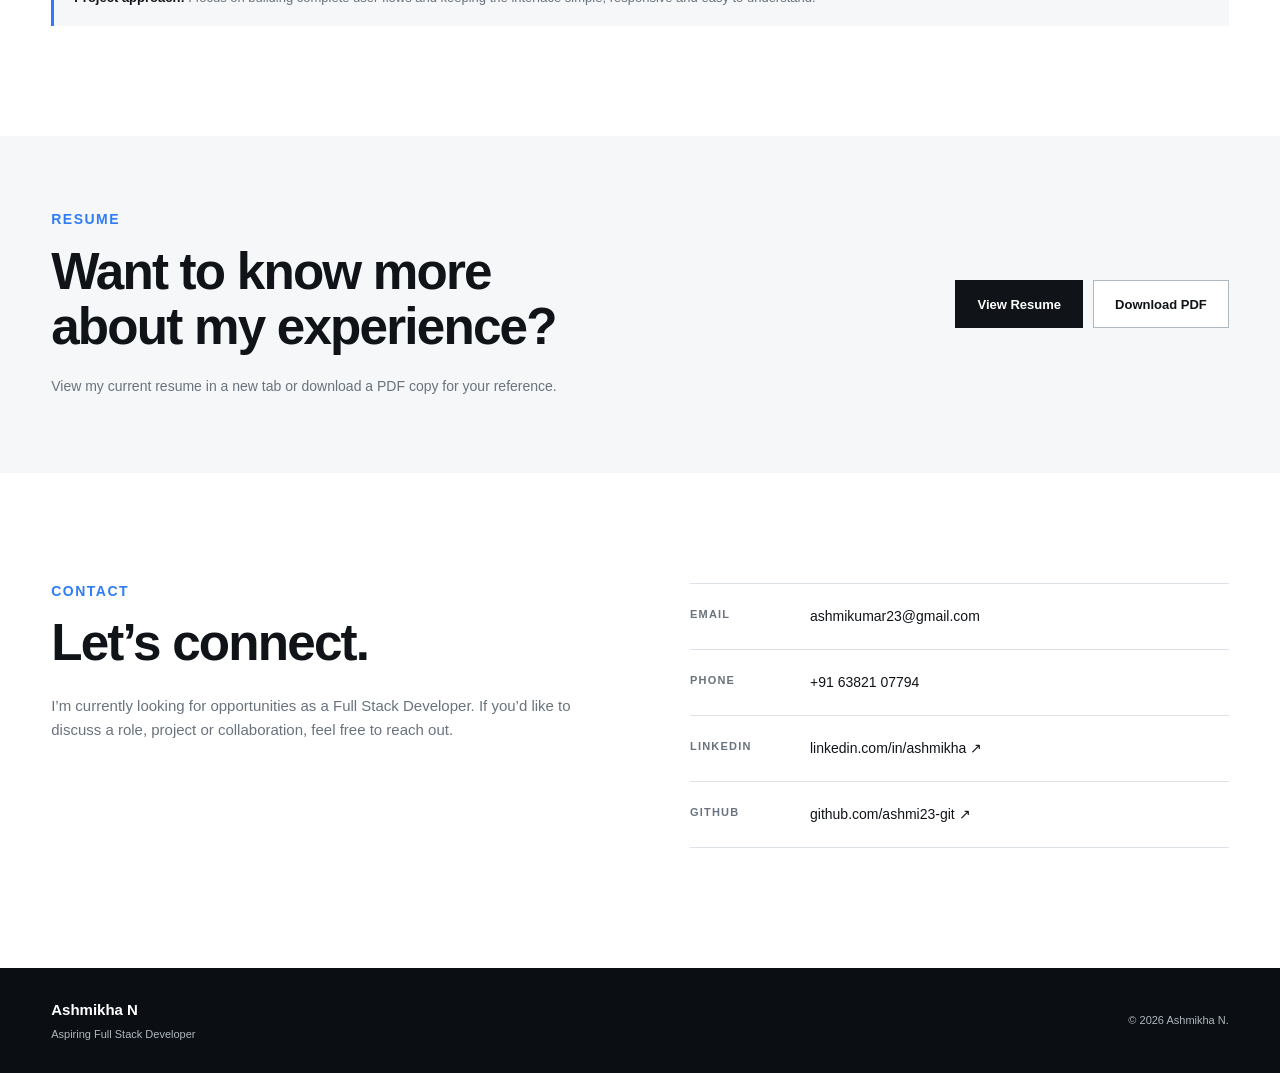
==== commit fbaf73c3: "Update index.html" ====
--- a/index.html
+++ b/index.html
@@ -36,7 +36,7 @@
     <section class="hero section-shell">
         <div class="hero-content">
             <!--<p class="eyebrow">HELLO, I'M ASHMIKHA N</p>!-->
-            <h2 class="eyebrow">Hi, I'm Ashmikha<br></h2><h3><i><span>Aspiring Full Stack Developer</span></i></h3>
+            <h2 class="eyebrow">Hi, I'm Ashmikha<br></h2><h3><span>Aspiring Full Stack Developer</h3>
             <p class="hero-text">
                 I’m a Computer Science postgraduate building practical web applications with
                 modern frontend, backend and database technologies. I enjoy turning ideas into
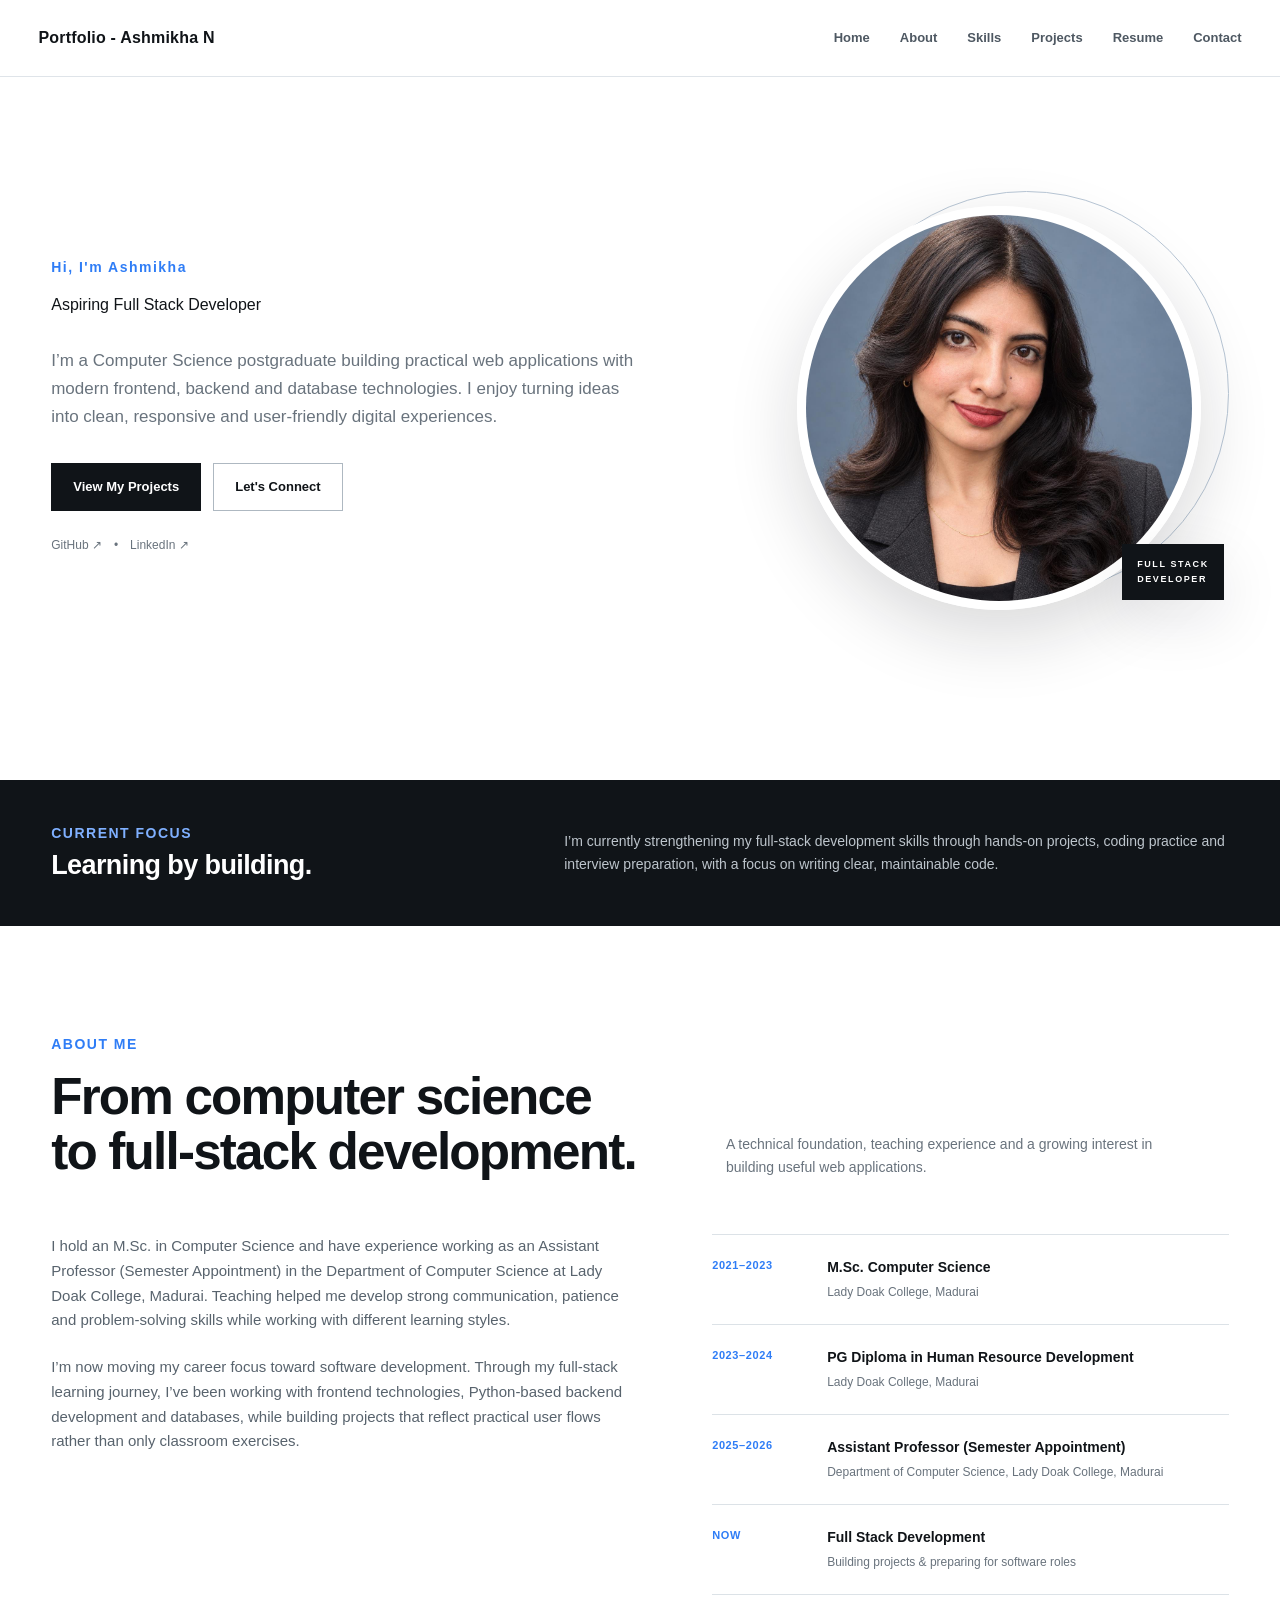
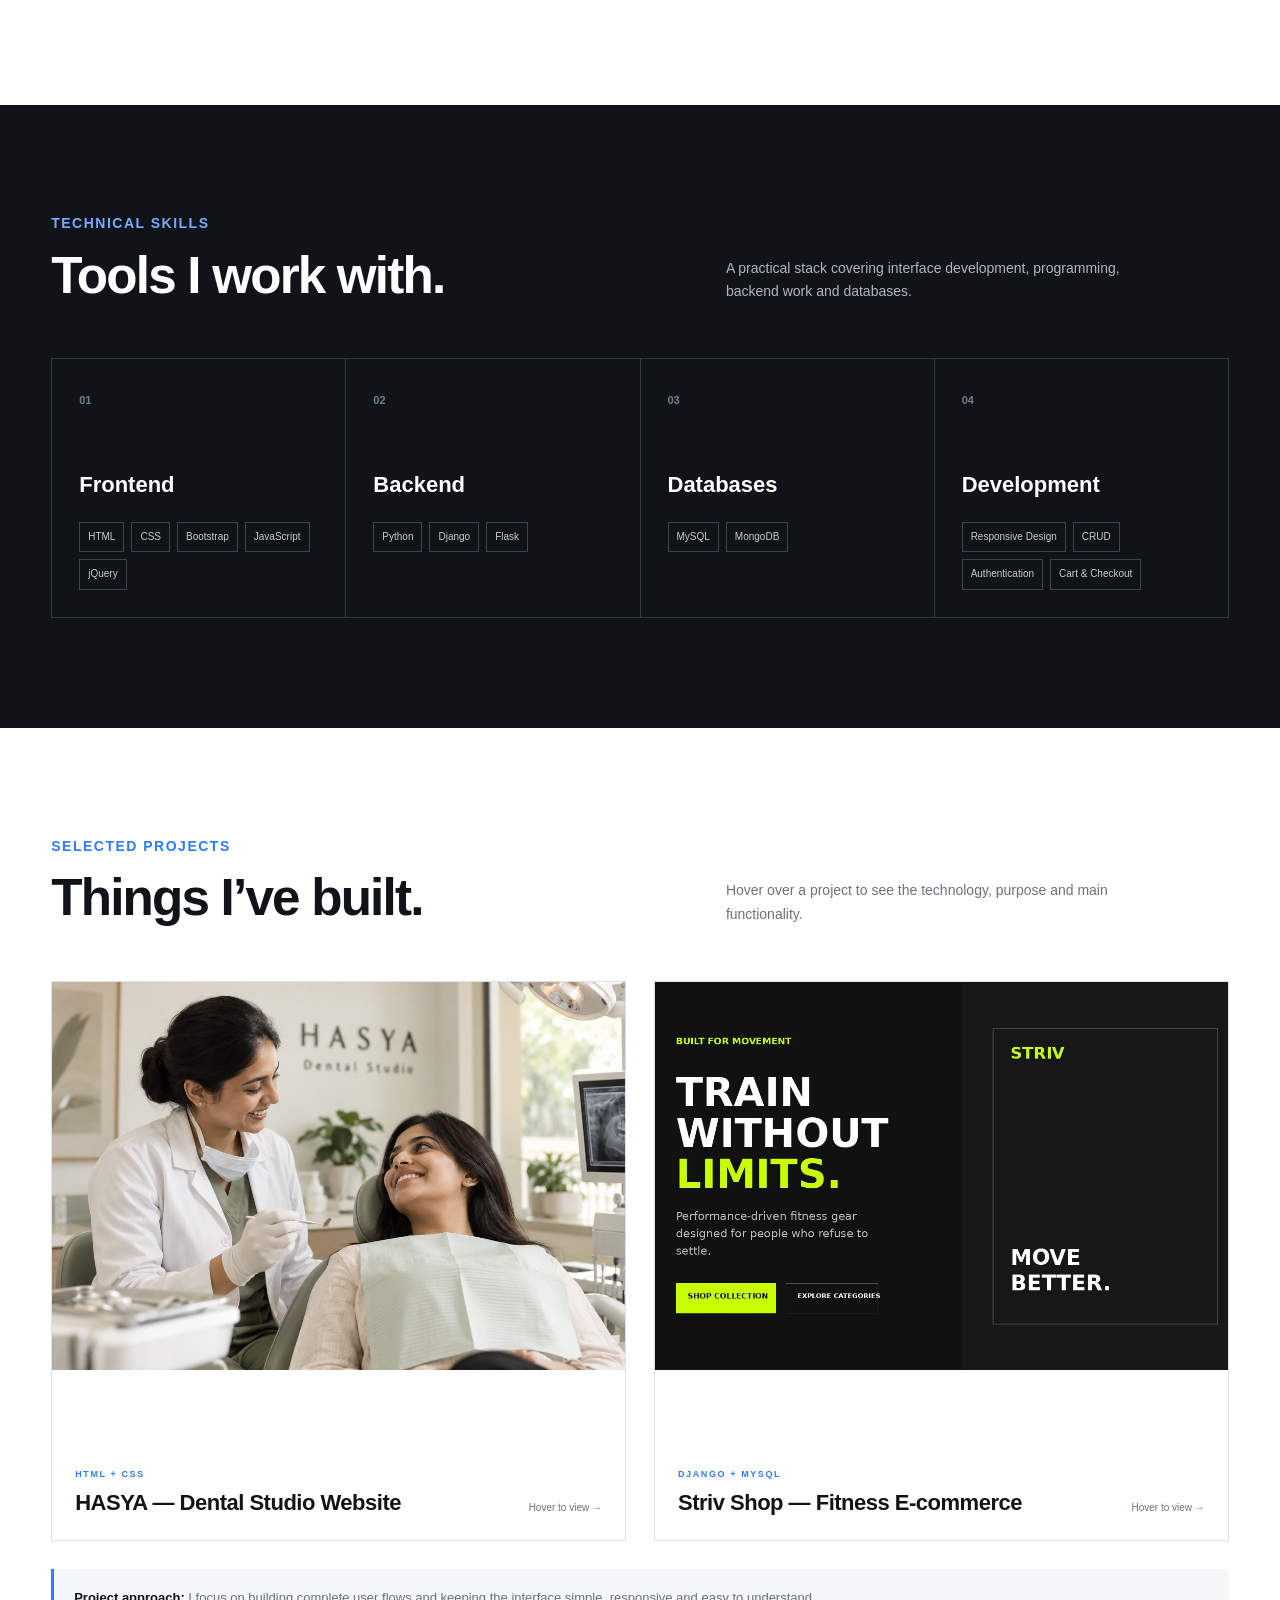
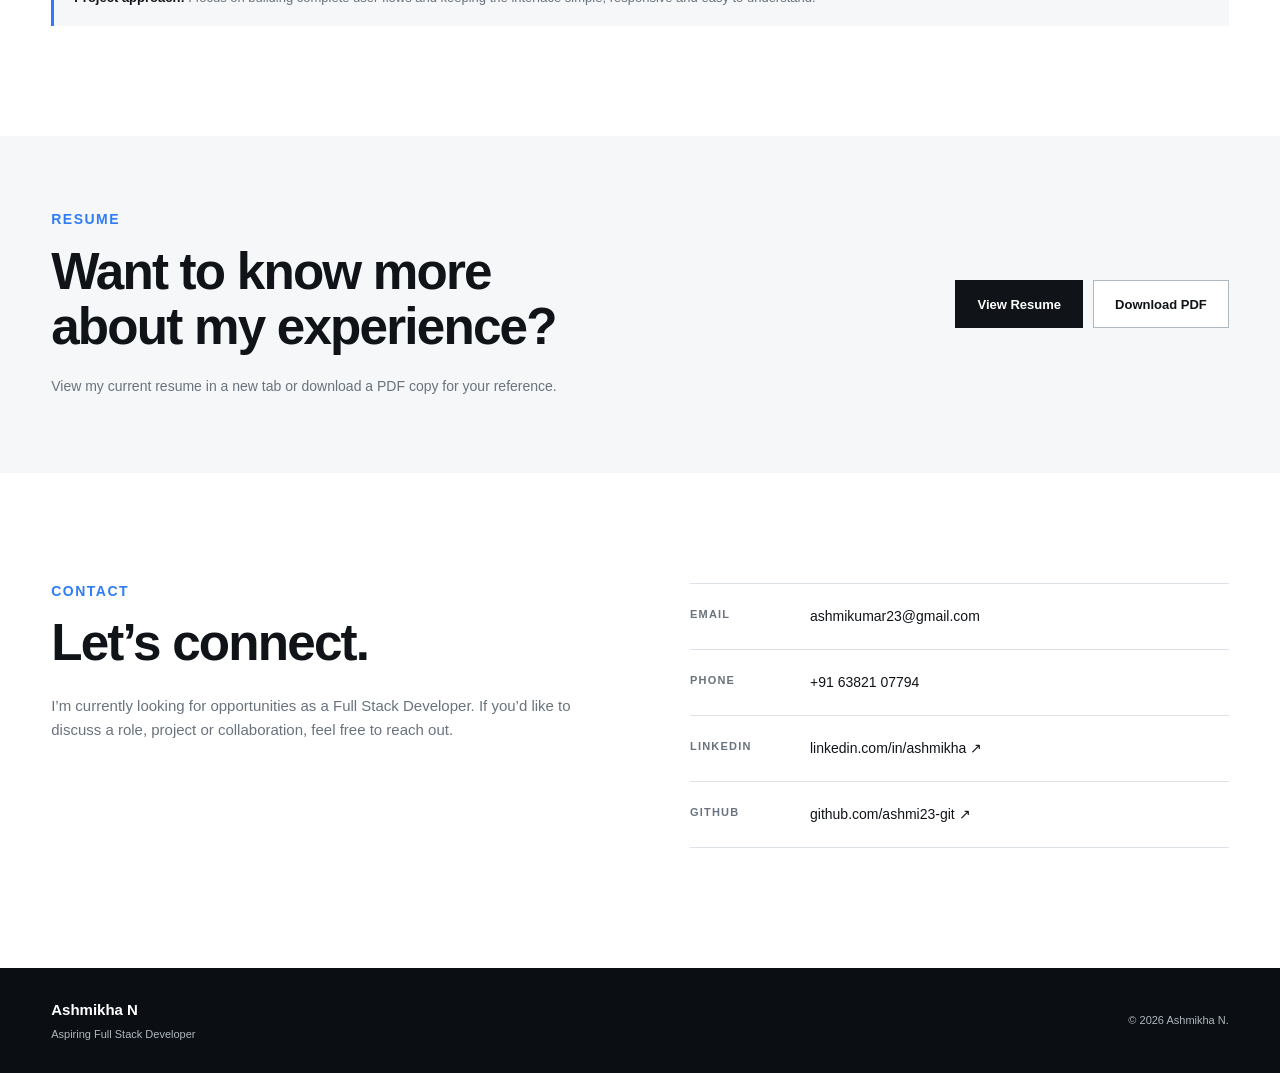
==== commit 7dde4bf4: "Update index.html" ====
--- a/index.html
+++ b/index.html
@@ -36,7 +36,7 @@
     <section class="hero section-shell">
         <div class="hero-content">
             <!--<p class="eyebrow">HELLO, I'M ASHMIKHA N</p>!-->
-            <h2 class="eyebrow">Hi, I'm Ashmikha<br></h2><h3><span>Aspiring Full Stack Developer</h3>
+            <h2 class="eyebrow">Hi, I'm Ashmikha<br></h2><p><span>Aspiring Full Stack Developer</p>
             <p class="hero-text">
                 I’m a Computer Science postgraduate building practical web applications with
                 modern frontend, backend and database technologies. I enjoy turning ideas into
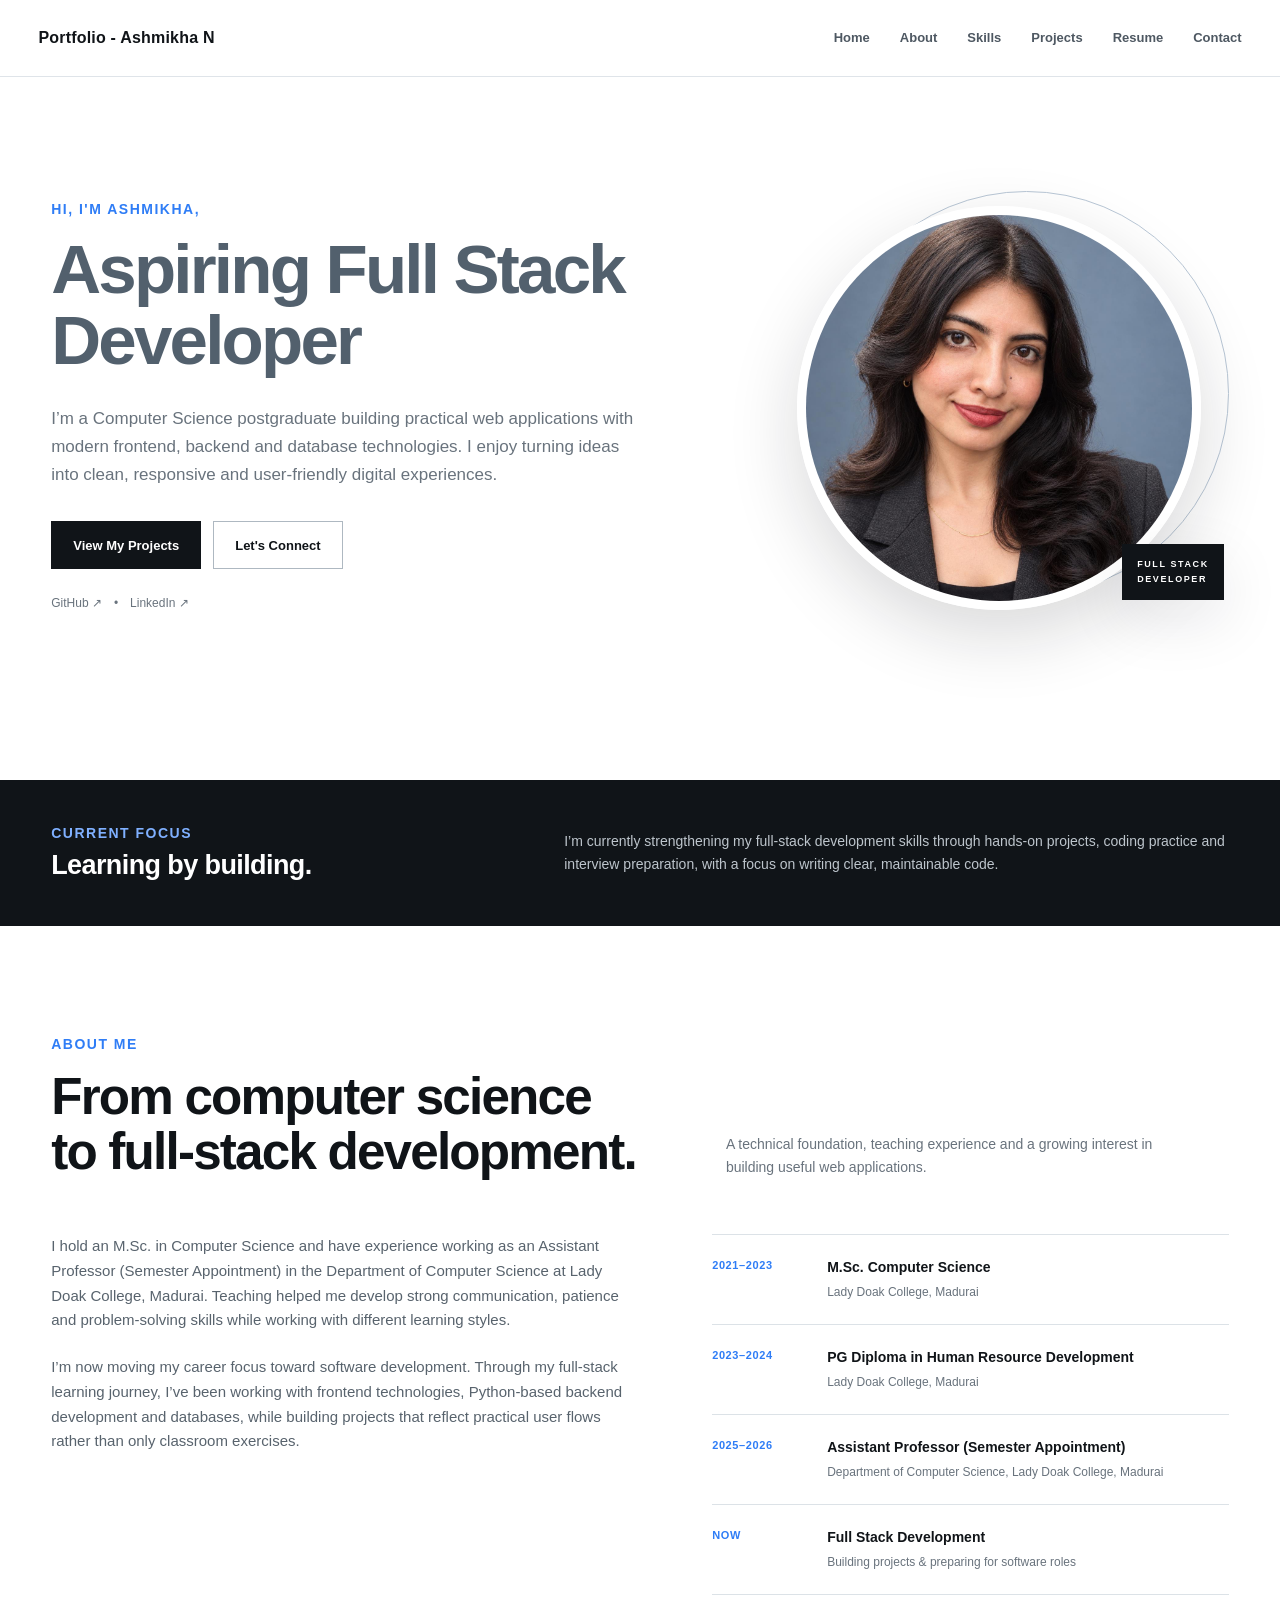
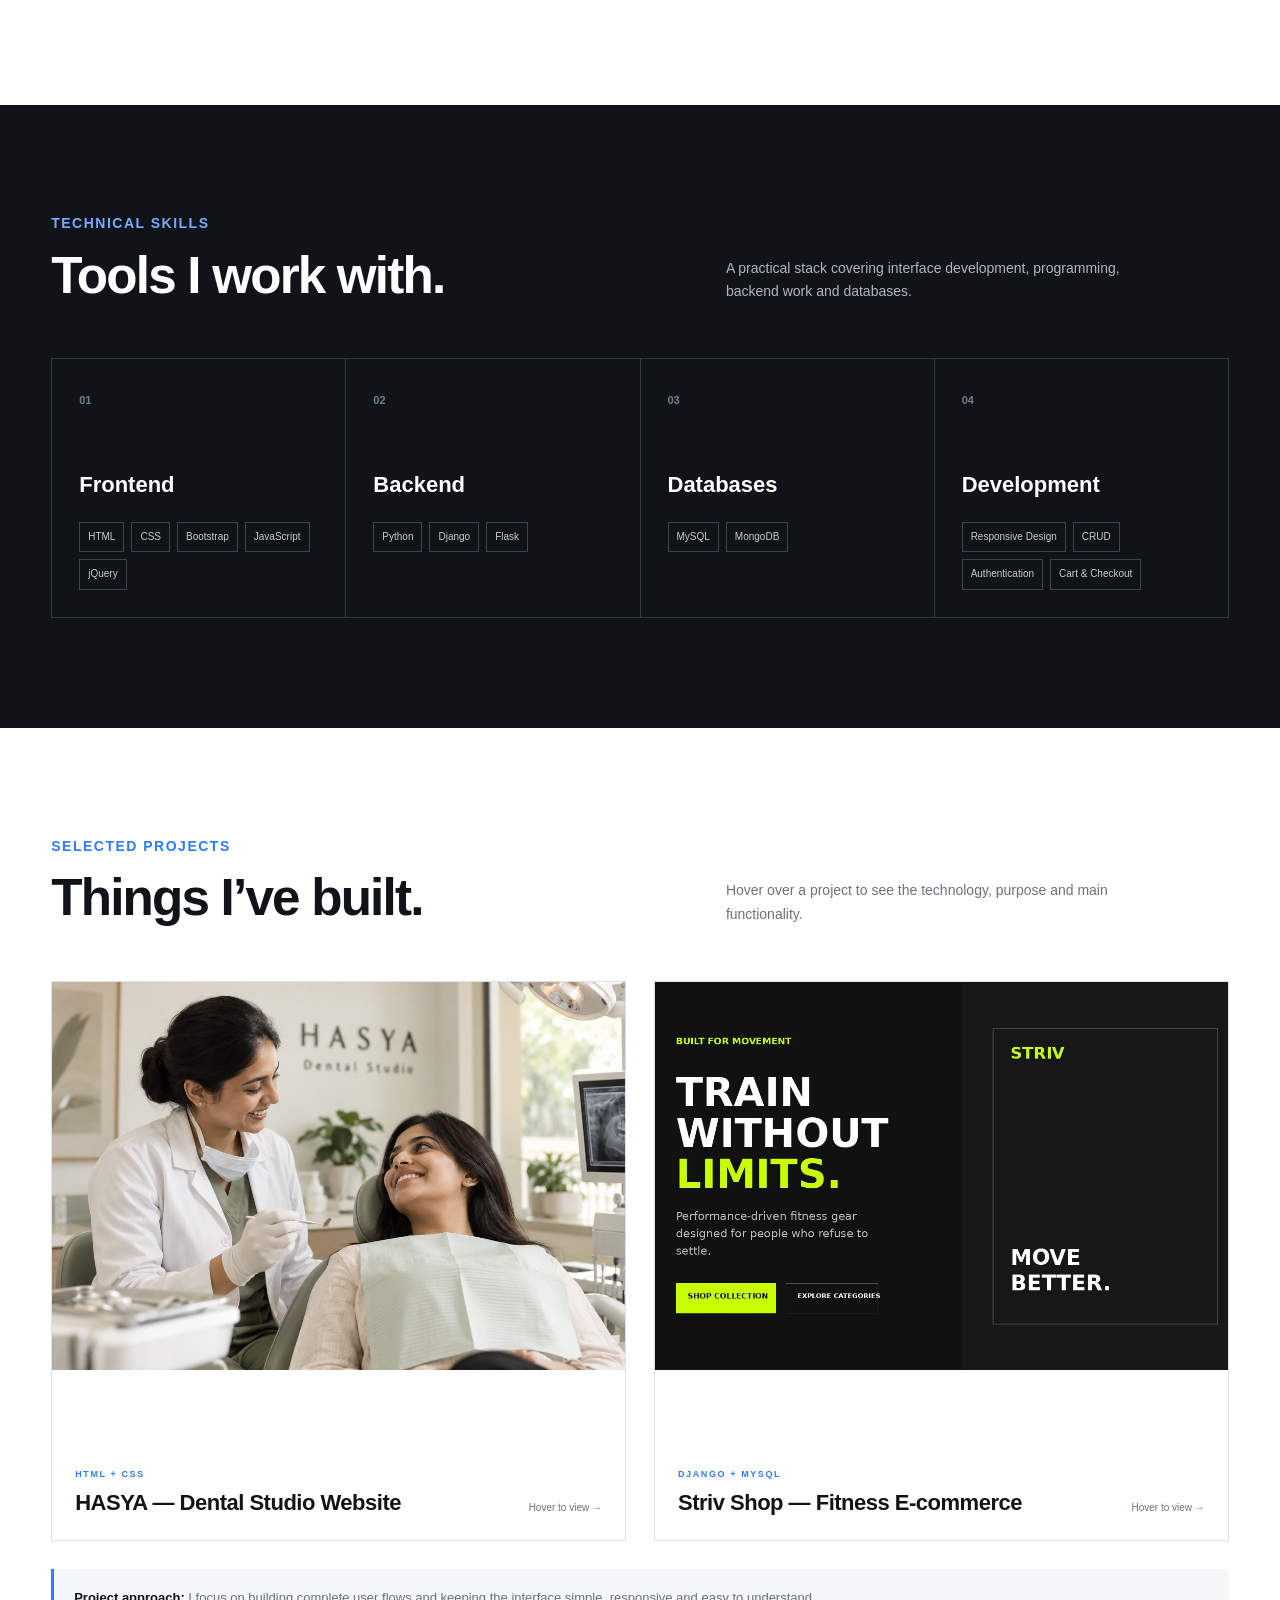
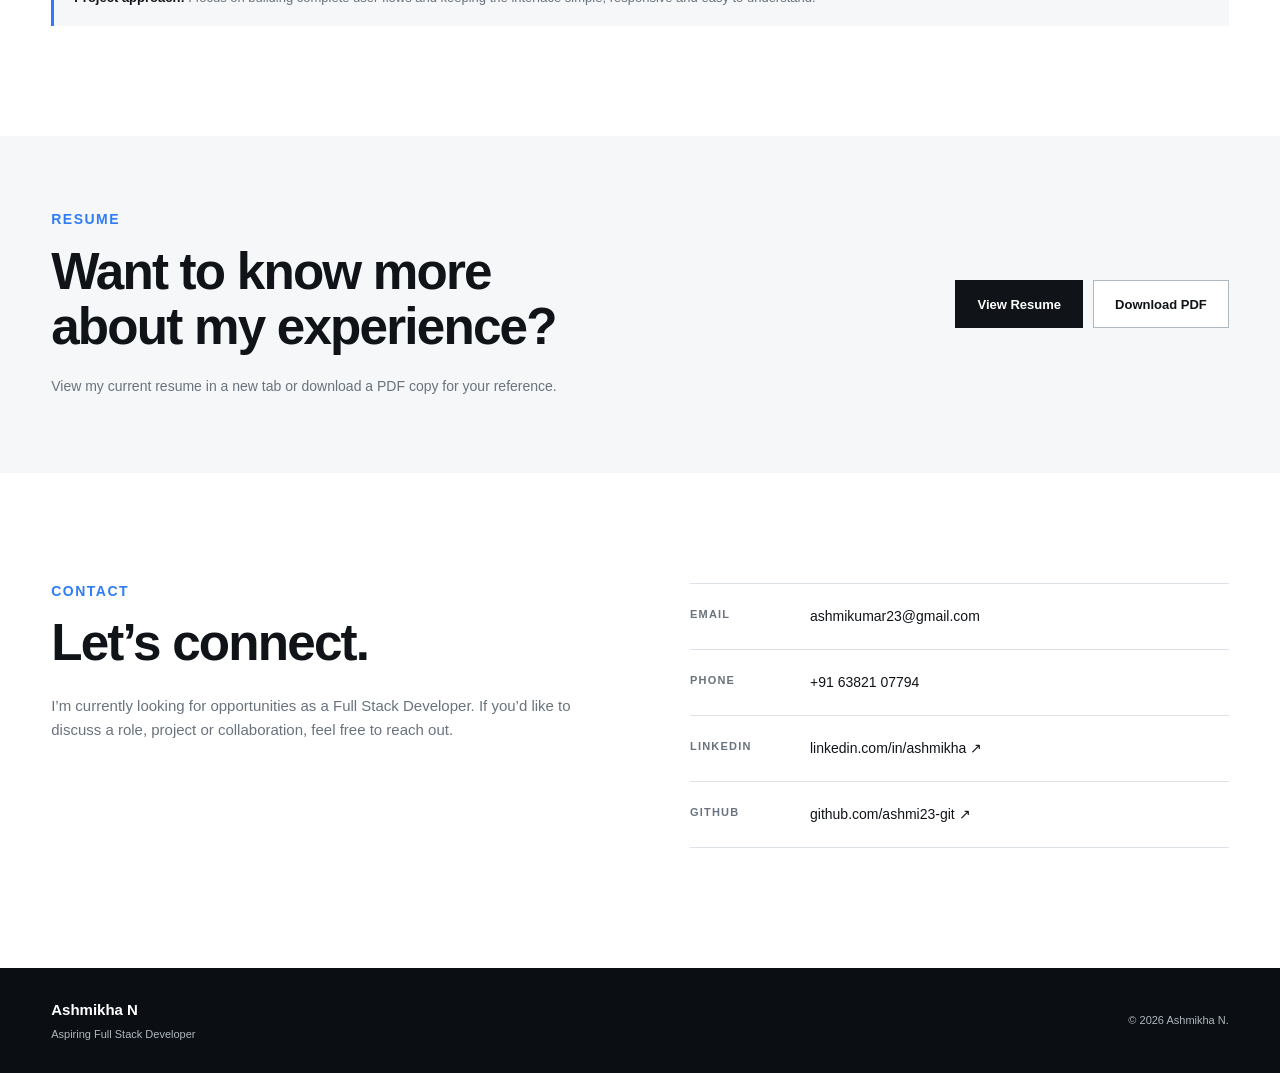
==== commit e6147bf5: "Update index.html" ====
--- a/index.html
+++ b/index.html
@@ -36,7 +36,8 @@
     <section class="hero section-shell">
         <div class="hero-content">
             <!--<p class="eyebrow">HELLO, I'M ASHMIKHA N</p>!-->
-            <h2 class="eyebrow">Hi, I'm Ashmikha<br></h2><p><span>Aspiring Full Stack Developer</p>
+            <h2 class="eyebrow">HI, I'M ASHMIKHA,<br></h2>
+                <h1><span>Aspiring Full Stack Developer</span></h1>
             <p class="hero-text">
                 I’m a Computer Science postgraduate building practical web applications with
                 modern frontend, backend and database technologies. I enjoy turning ideas into
